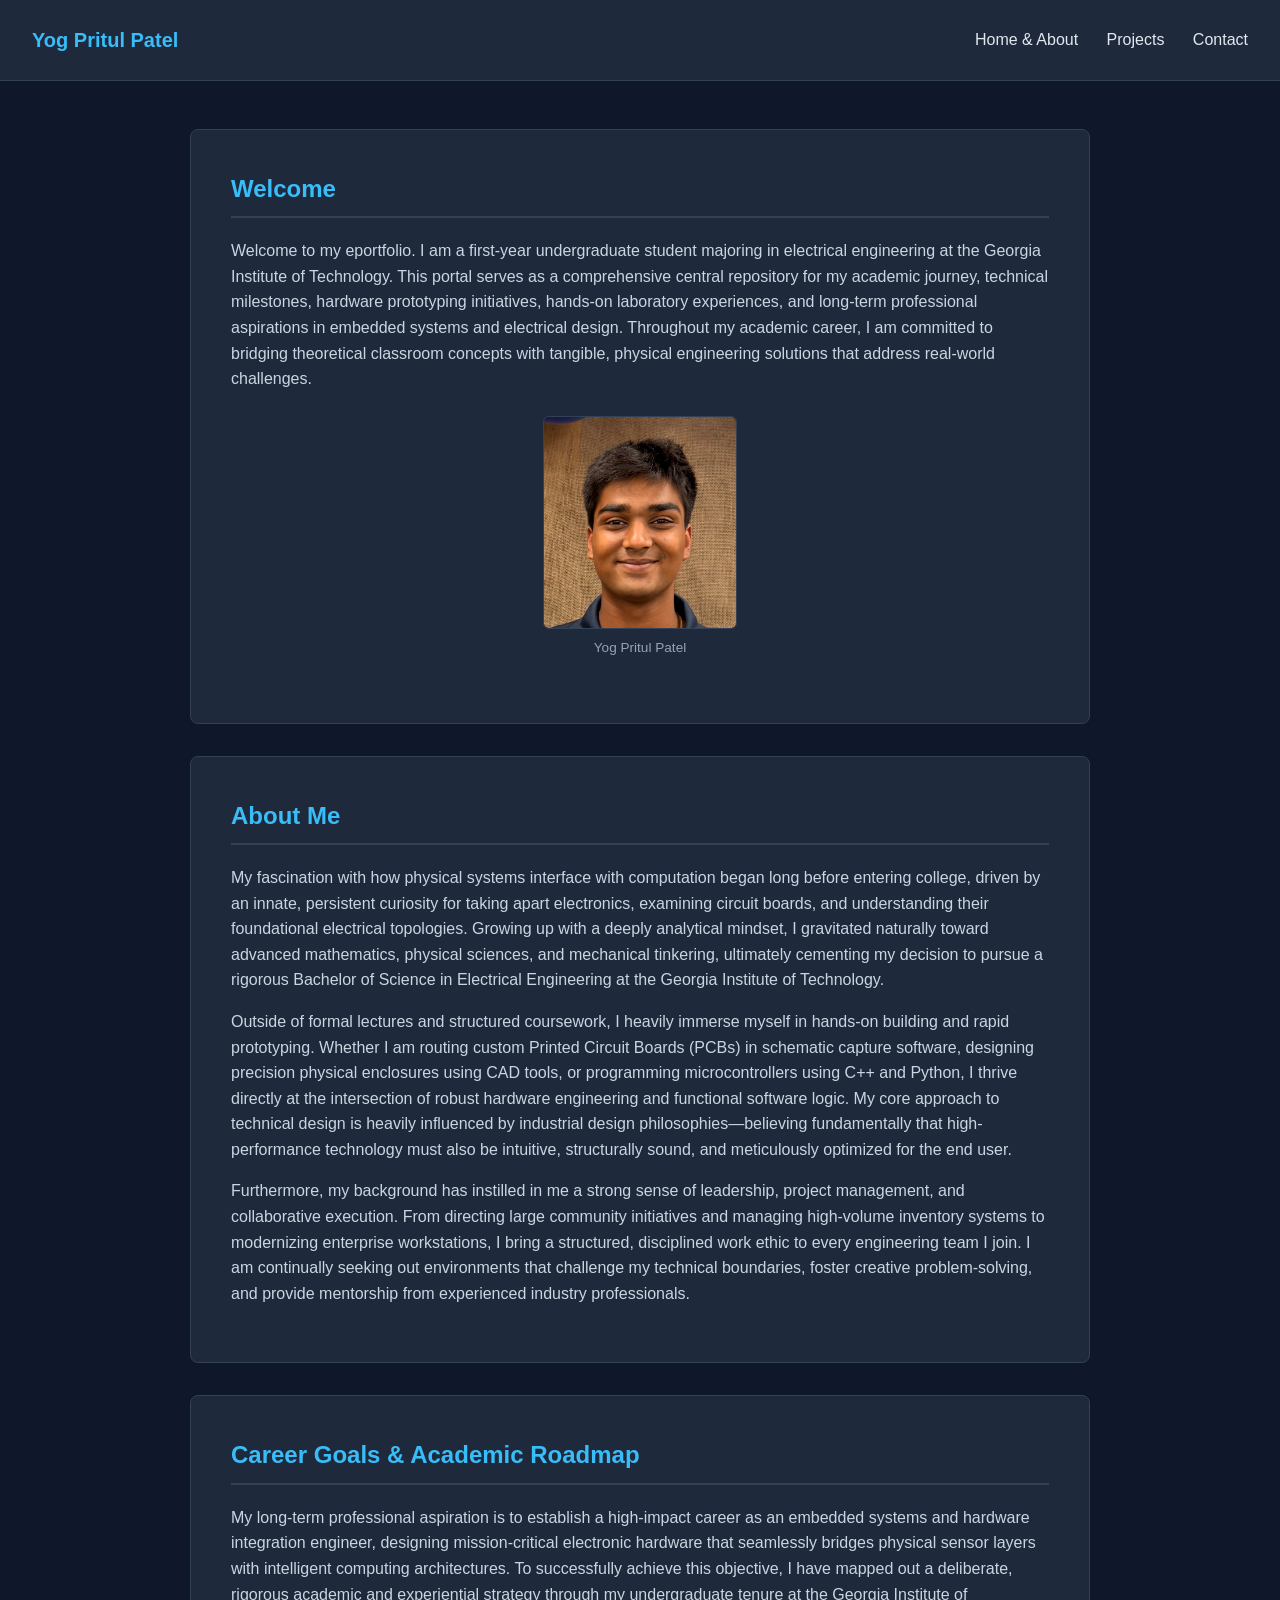
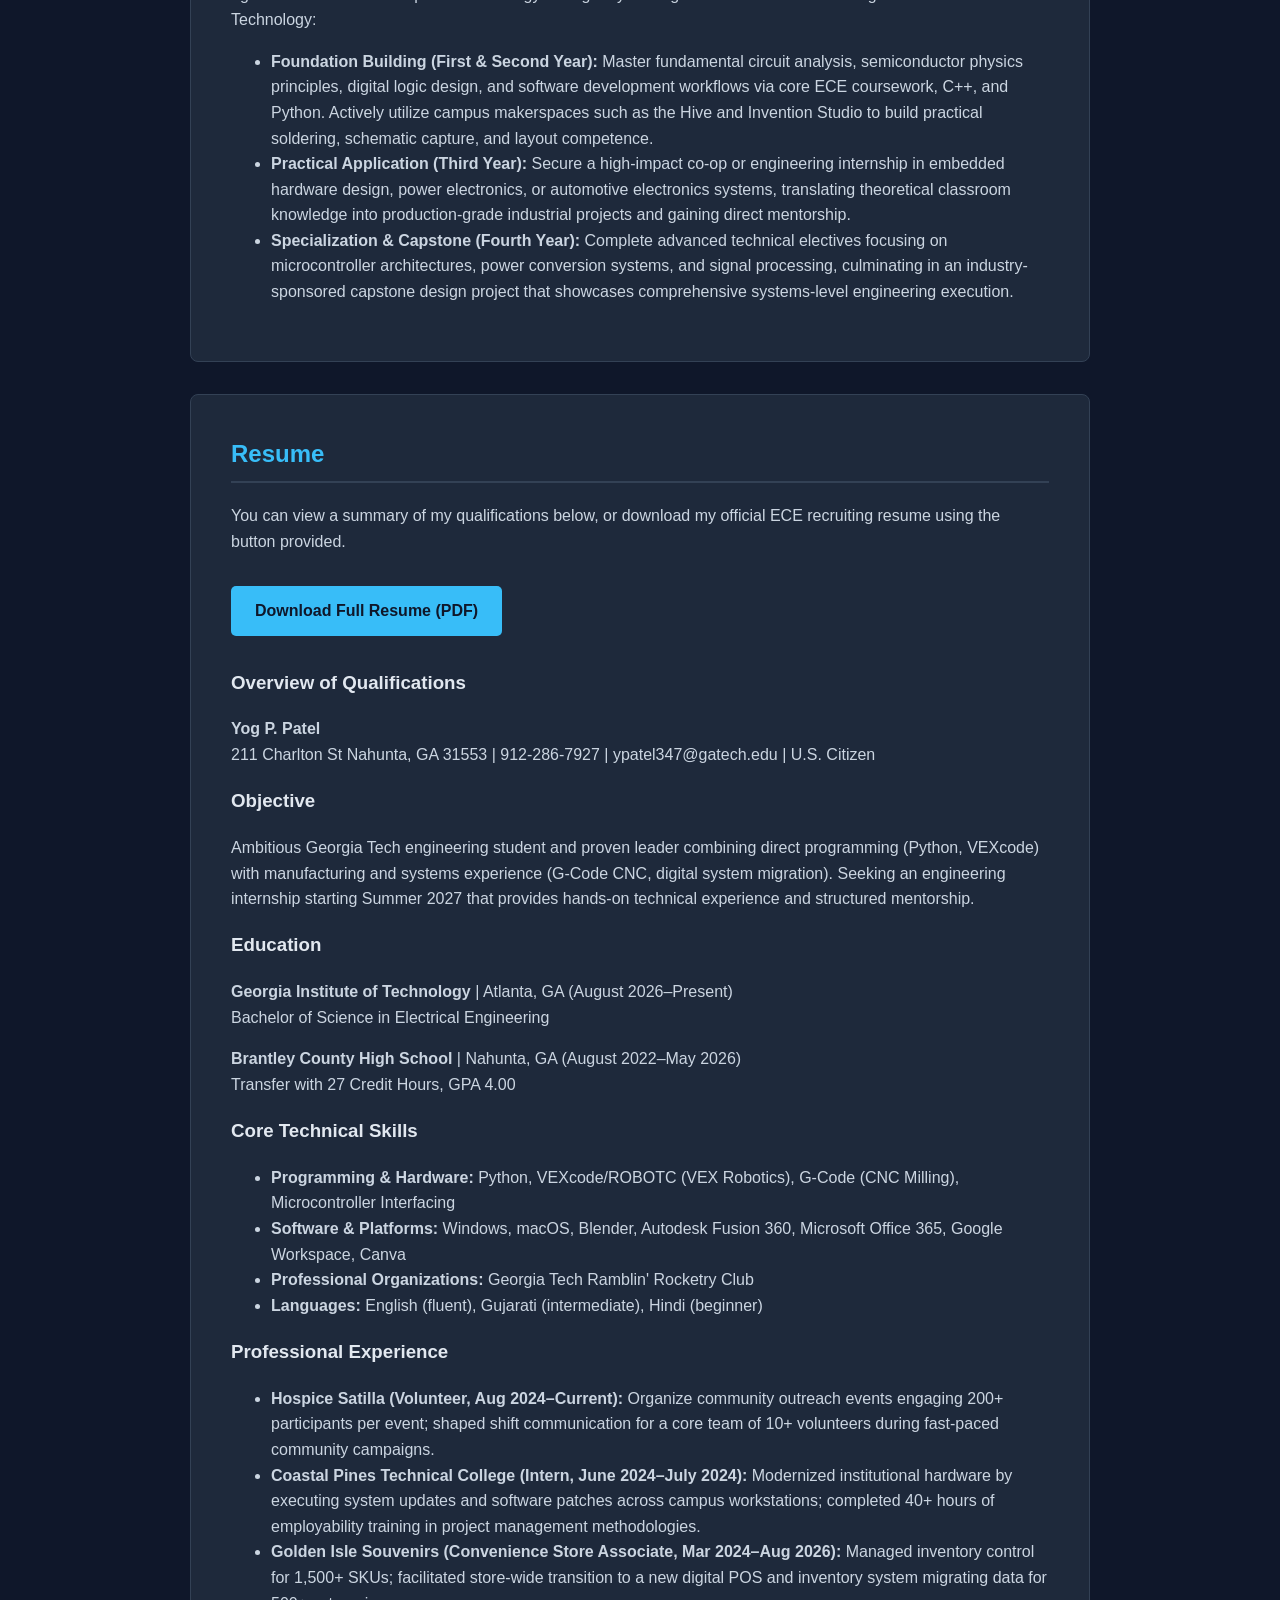
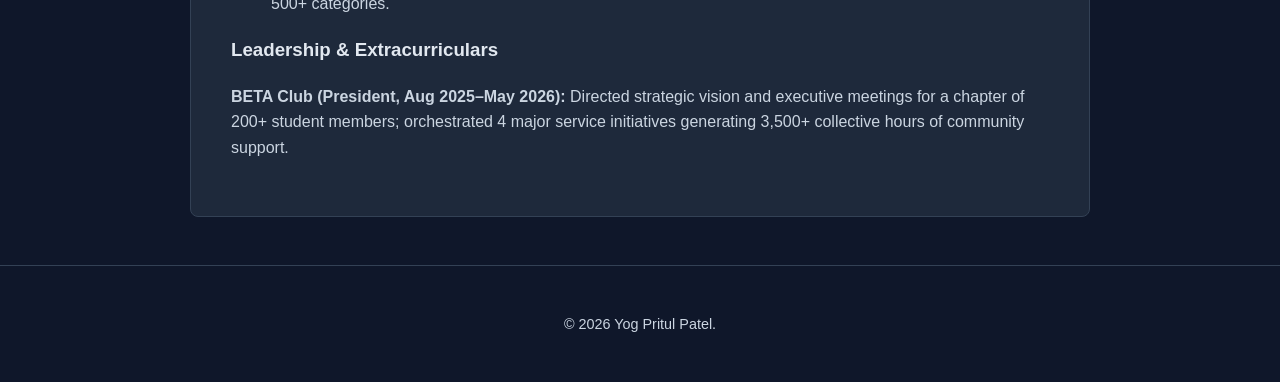
==== index.html @ 699dc7f1 "Update resume download link in index.html" ====
<!DOCTYPE html>
<html lang="en">
<head>
    <meta charset="UTF-8">
    <meta name="viewport" content="width=device-width, initial-scale=1.0">
    <title>Yog Pritul Patel | ECE Portfolio</title>
    <link rel="stylesheet" href="style.css">
</head>
<body>
    <header>
        <h1>Yog Pritul Patel</h1>
        <nav>
            <a href="index.html">Home & About</a>
            <a href="projects.html">Projects</a>
            <a href="contact.html">Contact</a>
        </nav>
    </header>

    <main>
        <!-- Welcome / Summary Section -->
        <section>
            <h2>Welcome</h2>
            <p>Welcome to my eportfolio. I am a first-year undergraduate student majoring in electrical engineering at the Georgia Institute of Technology. This portal serves as a comprehensive central repository for my academic journey, technical milestones, hardware prototyping initiatives, hands-on laboratory experiences, and long-term professional aspirations in embedded systems and electrical design. Throughout my academic career, I am committed to bridging theoretical classroom concepts with tangible, physical engineering solutions that address real-world challenges.</p>
            
            <div class="img-container">
                <img src="images/IMG_1735.jpg" alt="Yog Pritul Patel professional portrait">
                <div class="img-caption">Yog Pritul Patel</div>
            </div>
        </section>

        <!-- Biography / About Me Section -->
        <section>
            <h2>About Me</h2>
            <p>My fascination with how physical systems interface with computation began long before entering college, driven by an innate, persistent curiosity for taking apart electronics, examining circuit boards, and understanding their foundational electrical topologies. Growing up with a deeply analytical mindset, I gravitated naturally toward advanced mathematics, physical sciences, and mechanical tinkering, ultimately cementing my decision to pursue a rigorous Bachelor of Science in Electrical Engineering at the Georgia Institute of Technology.</p>
            <p>Outside of formal lectures and structured coursework, I heavily immerse myself in hands-on building and rapid prototyping. Whether I am routing custom Printed Circuit Boards (PCBs) in schematic capture software, designing precision physical enclosures using CAD tools, or programming microcontrollers using C++ and Python, I thrive directly at the intersection of robust hardware engineering and functional software logic. My core approach to technical design is heavily influenced by industrial design philosophies—believing fundamentally that high-performance technology must also be intuitive, structurally sound, and meticulously optimized for the end user.</p>
            <p>Furthermore, my background has instilled in me a strong sense of leadership, project management, and collaborative execution. From directing large community initiatives and managing high-volume inventory systems to modernizing enterprise workstations, I bring a structured, disciplined work ethic to every engineering team I join. I am continually seeking out environments that challenge my technical boundaries, foster creative problem-solving, and provide mentorship from experienced industry professionals.</p>
        </section>

        <!-- Career Goals Section -->
        <section>
            <h2>Career Goals & Academic Roadmap</h2>
            <p>My long-term professional aspiration is to establish a high-impact career as an embedded systems and hardware integration engineer, designing mission-critical electronic hardware that seamlessly bridges physical sensor layers with intelligent computing architectures. To successfully achieve this objective, I have mapped out a deliberate, rigorous academic and experiential strategy through my undergraduate tenure at the Georgia Institute of Technology:</p>
            <ul>
                <li><strong>Foundation Building (First & Second Year):</strong> Master fundamental circuit analysis, semiconductor physics principles, digital logic design, and software development workflows via core ECE coursework, C++, and Python. Actively utilize campus makerspaces such as the Hive and Invention Studio to build practical soldering, schematic capture, and layout competence.</li>
                <li><strong>Practical Application (Third Year):</strong> Secure a high-impact co-op or engineering internship in embedded hardware design, power electronics, or automotive electronics systems, translating theoretical classroom knowledge into production-grade industrial projects and gaining direct mentorship.</li>
                <li><strong>Specialization & Capstone (Fourth Year):</strong> Complete advanced technical electives focusing on microcontroller architectures, power conversion systems, and signal processing, culminating in an industry-sponsored capstone design project that showcases comprehensive systems-level engineering execution.</li>
            </ul>
        </section>

        <!-- Resume Section -->
        <section>
            <h2>Resume</h2>
            <p>You can view a summary of my qualifications below, or download my official ECE recruiting resume using the button provided.</p>
<a href="ECE_1100_Resume.pdf" class="btn" target="_blank">Download Full Resume (PDF)</a>            <h3 style="margin-top: 2rem;">Overview of Qualifications</h3>
            <p><strong>Yog P. Patel</strong><br>
            211 Charlton St Nahunta, GA 31553 | 912-286-7927 | ypatel347@gatech.edu | U.S. Citizen</p>
            
            <h3>Objective</h3>
            <p>Ambitious Georgia Tech engineering student and proven leader combining direct programming (Python, VEXcode) with manufacturing and systems experience (G-Code CNC, digital system migration). Seeking an engineering internship starting Summer 2027 that provides hands-on technical experience and structured mentorship.</p>

            <h3>Education</h3>
            <p><strong>Georgia Institute of Technology</strong> | Atlanta, GA (August 2026–Present)<br>
            Bachelor of Science in Electrical Engineering</p>
            <p><strong>Brantley County High School</strong> | Nahunta, GA (August 2022–May 2026)<br>
            Transfer with 27 Credit Hours, GPA 4.00</p>

            <h3>Core Technical Skills</h3>
            <ul>
                <li><strong>Programming & Hardware:</strong> Python, VEXcode/ROBOTC (VEX Robotics), G-Code (CNC Milling), Microcontroller Interfacing</li>
                <li><strong>Software & Platforms:</strong> Windows, macOS, Blender, Autodesk Fusion 360, Microsoft Office 365, Google Workspace, Canva</li>
                <li><strong>Professional Organizations:</strong> Georgia Tech Ramblin' Rocketry Club</li>
                <li><strong>Languages:</strong> English (fluent), Gujarati (intermediate), Hindi (beginner)</li>
            </ul>

            <h3>Professional Experience</h3>
            <ul>
                <li><strong>Hospice Satilla (Volunteer, Aug 2024–Current):</strong> Organize community outreach events engaging 200+ participants per event; shaped shift communication for a core team of 10+ volunteers during fast-paced community campaigns.</li>
                <li><strong>Coastal Pines Technical College (Intern, June 2024–July 2024):</strong> Modernized institutional hardware by executing system updates and software patches across campus workstations; completed 40+ hours of employability training in project management methodologies.</li>
                <li><strong>Golden Isle Souvenirs (Convenience Store Associate, Mar 2024–Aug 2026):</strong> Managed inventory control for 1,500+ SKUs; facilitated store-wide transition to a new digital POS and inventory system migrating data for 500+ categories.</li>
            </ul>

            <h3>Leadership & Extracurriculars</h3>
            <p><strong>BETA Club (President, Aug 2025–May 2026):</strong> Directed strategic vision and executive meetings for a chapter of 200+ student members; orchestrated 4 major service initiatives generating 3,500+ collective hours of community support.</p>
        </section>
    </main>

    <footer>
        <p>&copy; 2026 Yog Pritul Patel.</p>
    </footer>
</body>
</html>
---- style.css ----
:root {
    --bg-color: #0f172a;
    --card-bg: #1e293b;
    --text-color: #e2e8f0;
    --accent-color: #38bdf8;
    --accent-hover: #0ea5e9;
    --border-color: #334155;
}

body {
    font-family: -apple-system, BlinkMacSystemFont, "Segoe UI", Roboto, Helvetica, Arial, sans-serif;
    background-color: var(--bg-color);
    color: var(--text-color);
    line-height: 1.6;
    margin: 0;
    padding: 0;
}

header {
    background-color: var(--card-bg);
    border-bottom: 1px solid var(--border-color);
    padding: 1.5rem 2rem;
    display: flex;
    justify-content: space-between;
    align-items: center;
    position: sticky;
    top: 0;
    z-index: 100;
}

header h1 {
    font-size: 1.25rem;
    margin: 0;
    color: var(--accent-color);
}

nav a {
    color: var(--text-color);
    text-decoration: none;
    margin-left: 1.5rem;
    font-weight: 500;
    transition: color 0.2s;
}

nav a:hover {
    color: var(--accent-color);
}

main {
    max-width: 900px;
    margin: 3rem auto;
    padding: 0 1.5rem;
}

section {
    background-color: var(--card-bg);
    border: 1px solid var(--border-color);
    border-radius: 8px;
    padding: 2.5rem;
    margin-bottom: 2rem;
}

h2 {
    color: var(--accent-color);
    margin-top: 0;
    border-bottom: 2px solid var(--border-color);
    padding-bottom: 0.5rem;
}

p, li {
    color: #cbd5e1;
}

.img-container {
    text-align: center;
    margin: 1.5rem 0;
}

.img-container img {
    max-width: 192px; /* Caps width at roughly 2 inches */
    width: 100%;       
    height: auto;      
    border-radius: 6px;
    border: 1px solid var(--border-color);
    display: block;
    margin: 0 auto;    
}

.img-caption {
    font-size: 0.85rem;
    color: #94a3b8;
    margin-top: 0.5rem;
}

.btn {
    display: inline-block;
    background-color: var(--accent-color);
    color: #0f172a;
    padding: 0.75rem 1.5rem;
    border-radius: 5px;
    text-decoration: none;
    font-weight: bold;
    margin-top: 1rem;
    transition: background-color 0.2s;
}

.btn:hover {
    background-color: var(--accent-hover);
}

footer {
    text-align: center;
    padding: 2rem;
    color: #64748b;
    font-size: 0.9rem;
    border-top: 1px solid var(--border-color);
}
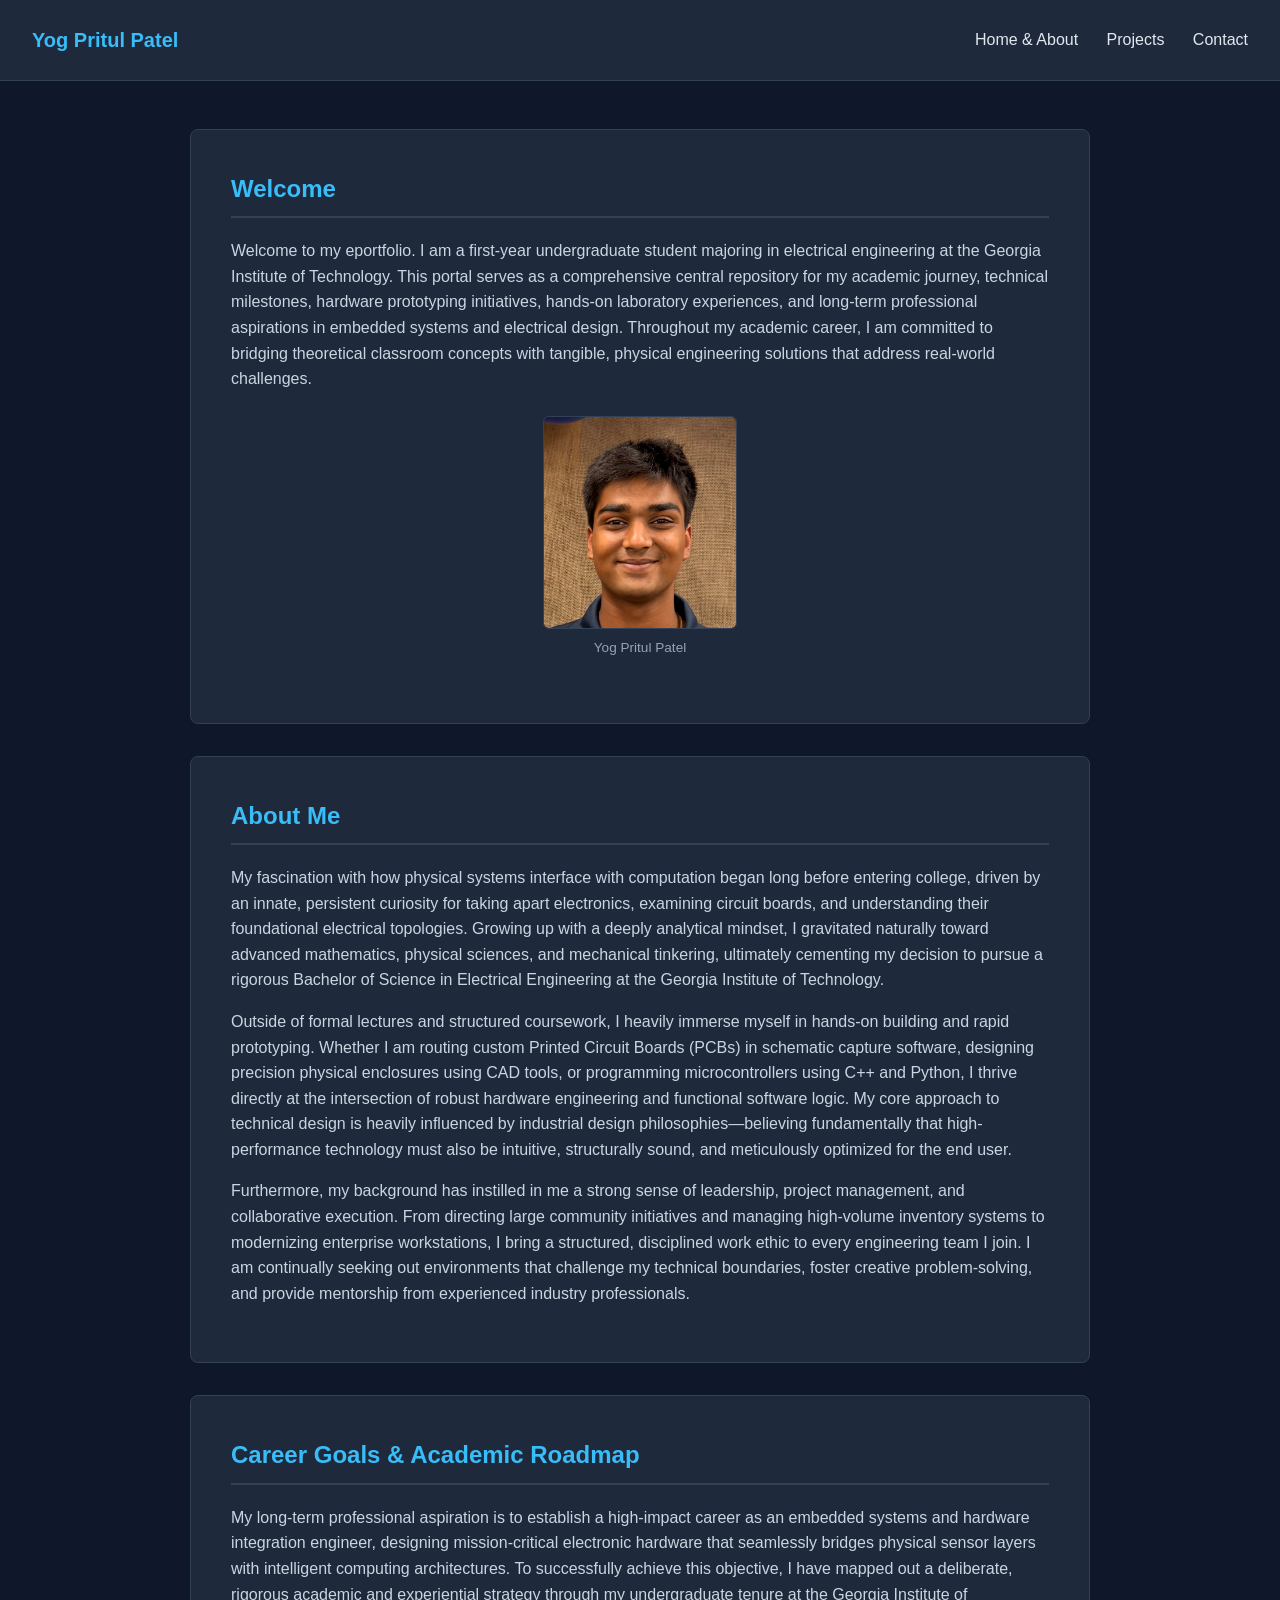
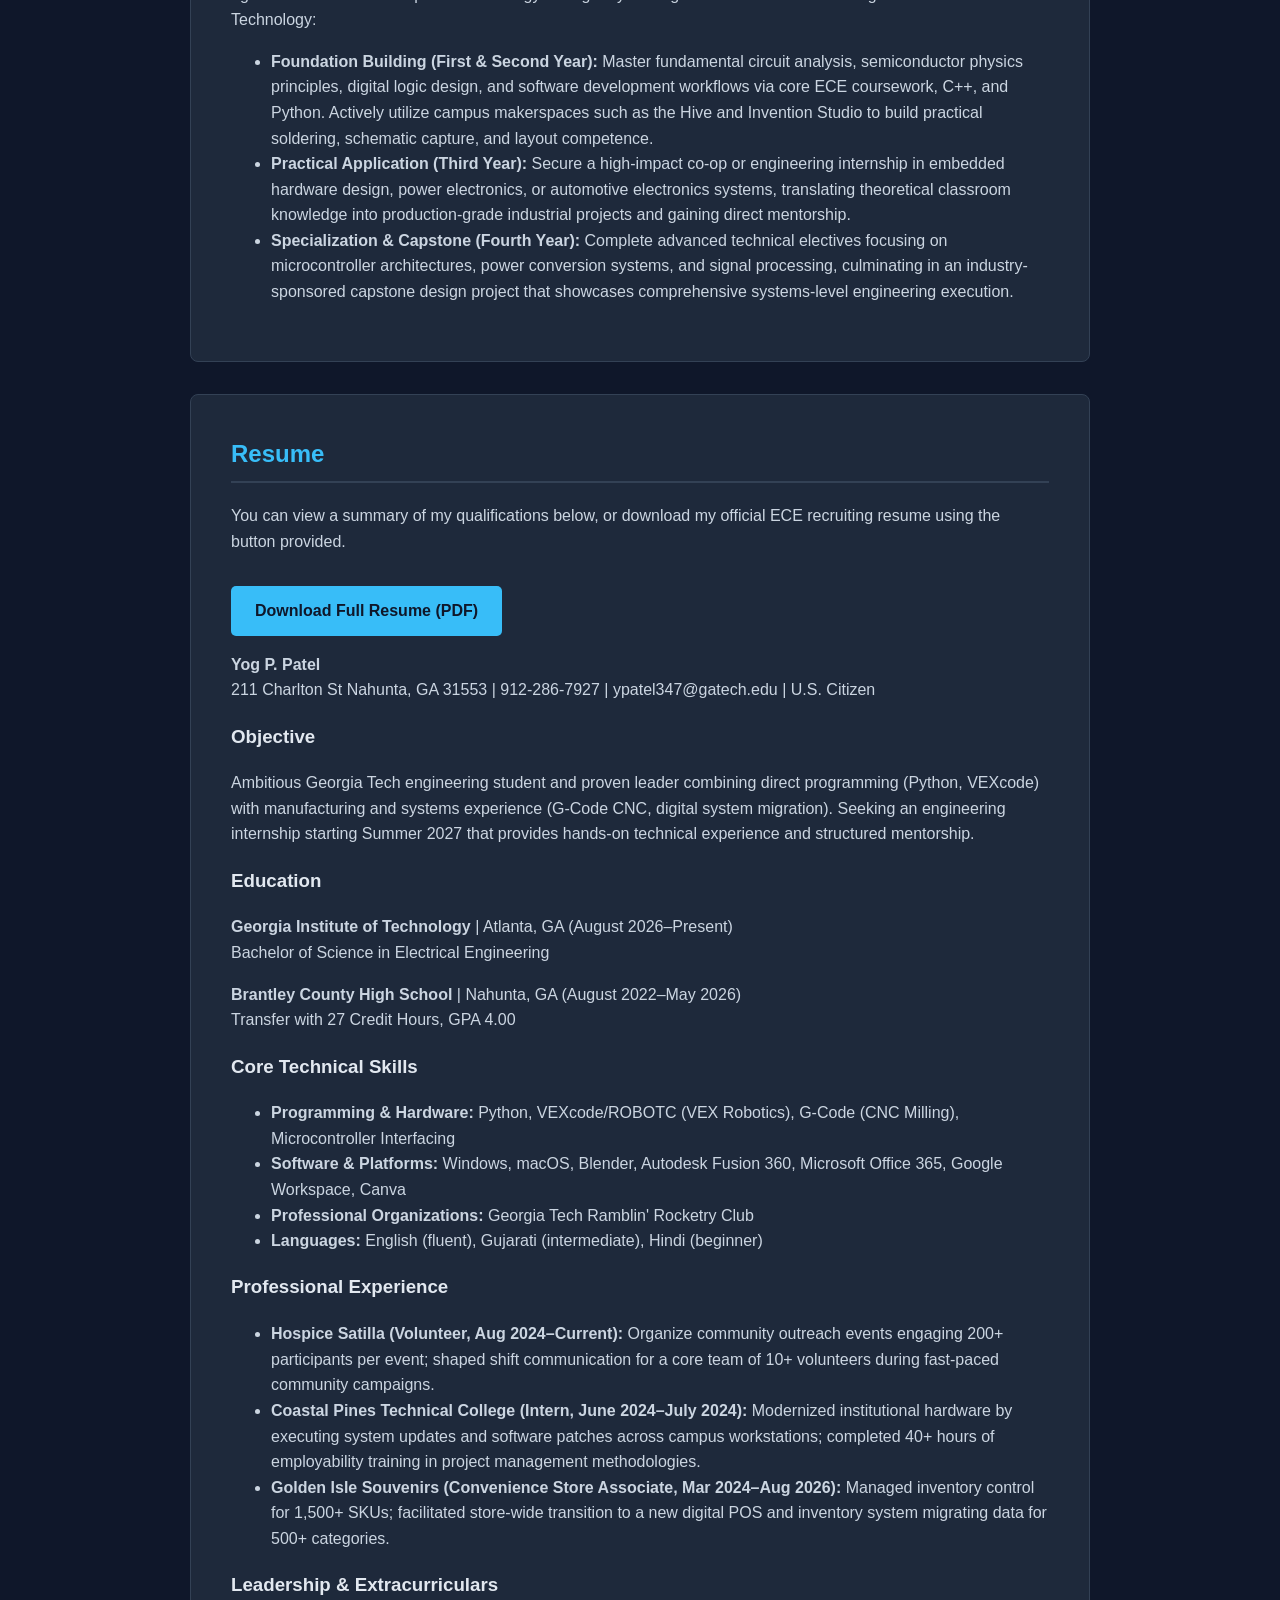
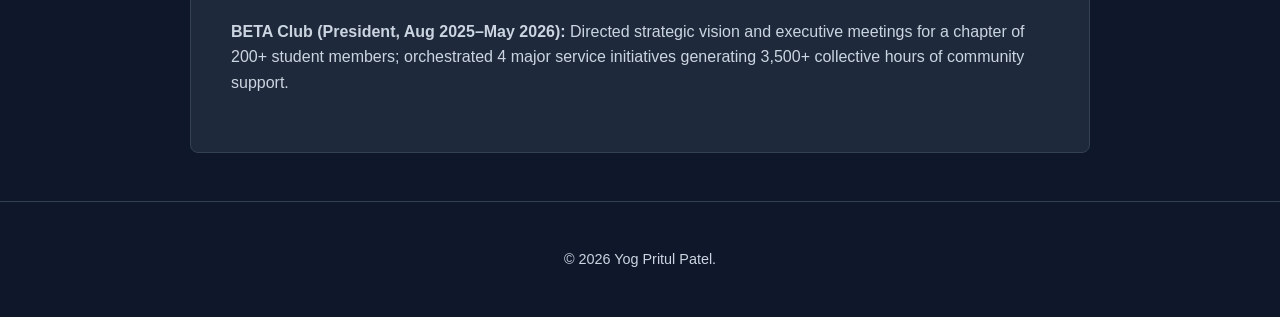
==== commit 44300d02: "Update resume download link in index.html" ====
--- a/index.html
+++ b/index.html
@@ -51,8 +51,7 @@
         <section>
             <h2>Resume</h2>
             <p>You can view a summary of my qualifications below, or download my official ECE recruiting resume using the button provided.</p>
-<a href="ECE_1100_Resume.pdf" class="btn" target="_blank">Download Full Resume (PDF)</a>            <h3 style="margin-top: 2rem;">Overview of Qualifications</h3>
-            <p><strong>Yog P. Patel</strong><br>
+<a href="https://raw.githubusercontent.com/yogpatel28/yogp-eportfolio/main/ECE_1100_Resume.pdf" class="btn" target="_blank">Download Full Resume (PDF)</a>            <p><strong>Yog P. Patel</strong><br>
             211 Charlton St Nahunta, GA 31553 | 912-286-7927 | ypatel347@gatech.edu | U.S. Citizen</p>
             
             <h3>Objective</h3>
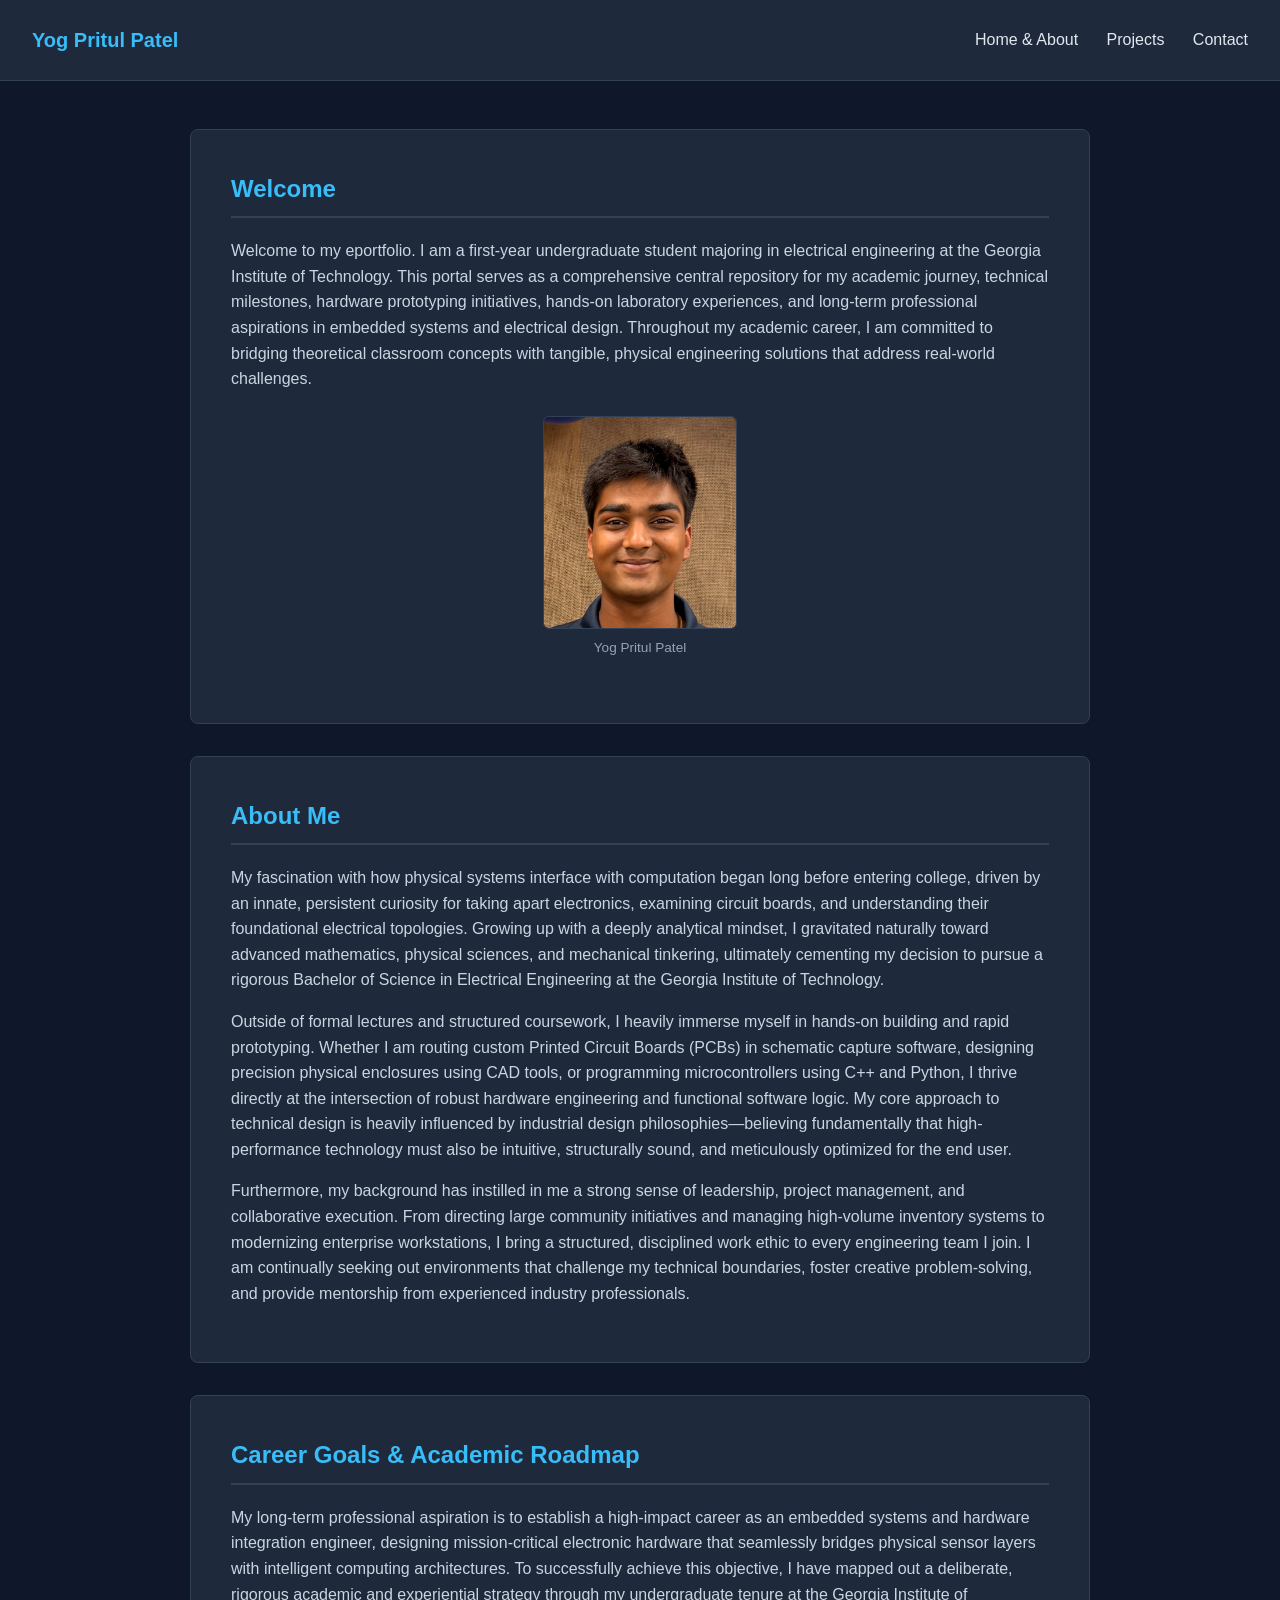
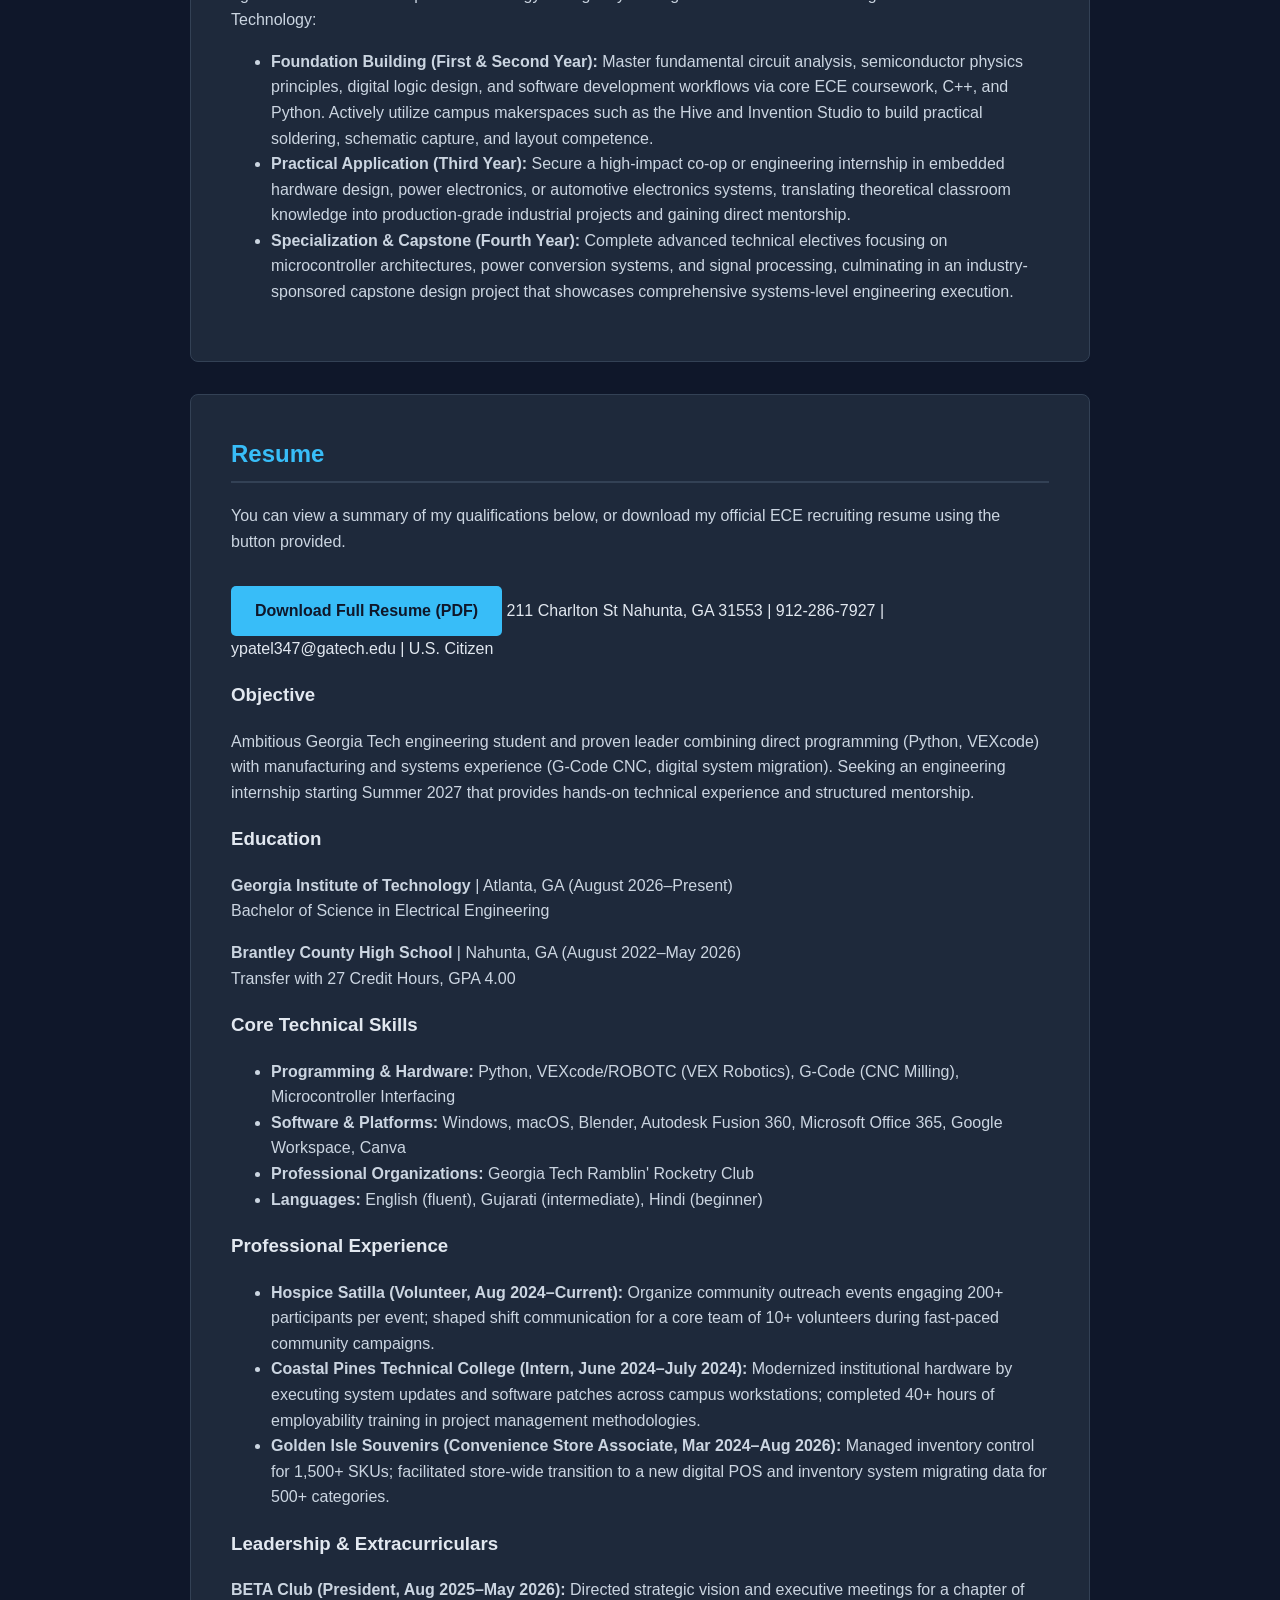
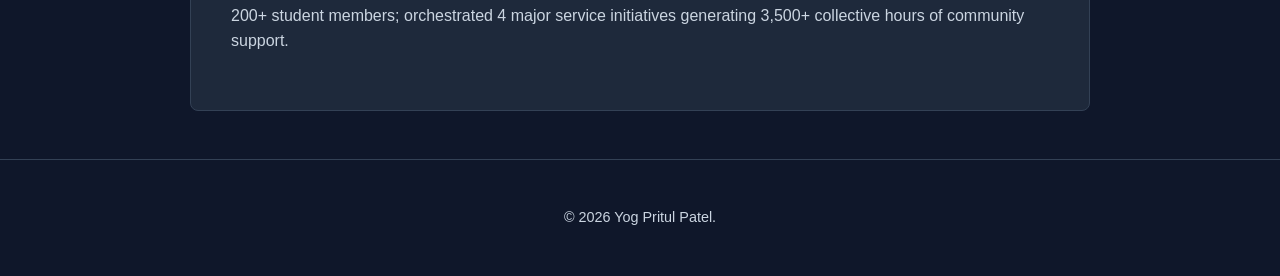
==== commit c1798b9d: "Update resume download link in index.html" ====
--- a/index.html
+++ b/index.html
@@ -51,7 +51,7 @@
         <section>
             <h2>Resume</h2>
             <p>You can view a summary of my qualifications below, or download my official ECE recruiting resume using the button provided.</p>
-<a href="https://raw.githubusercontent.com/yogpatel28/yogp-eportfolio/main/ECE_1100_Resume.pdf" class="btn" target="_blank">Download Full Resume (PDF)</a>            <p><strong>Yog P. Patel</strong><br>
+            <a href="resumedownload/resume.pdf" class="btn" target="_blank">Download Full Resume (PDF)</a>            
             211 Charlton St Nahunta, GA 31553 | 912-286-7927 | ypatel347@gatech.edu | U.S. Citizen</p>
             
             <h3>Objective</h3>
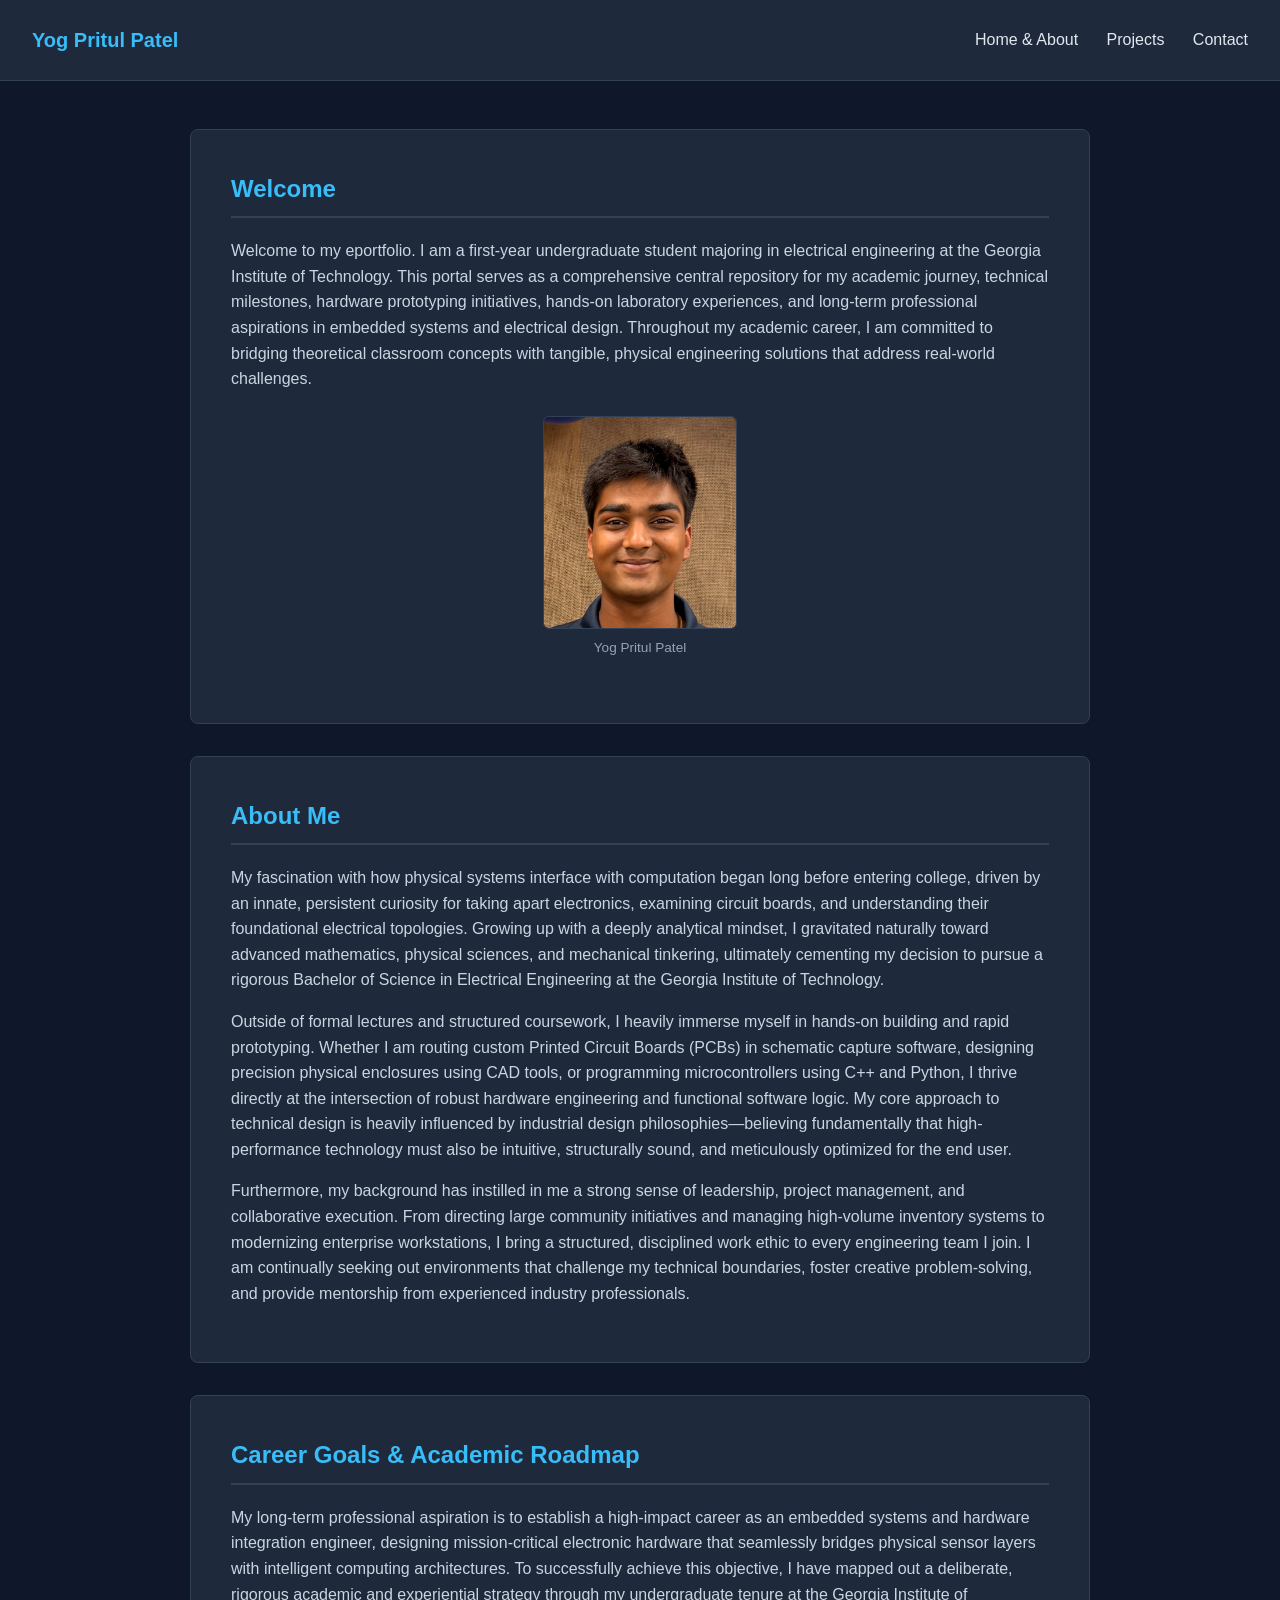
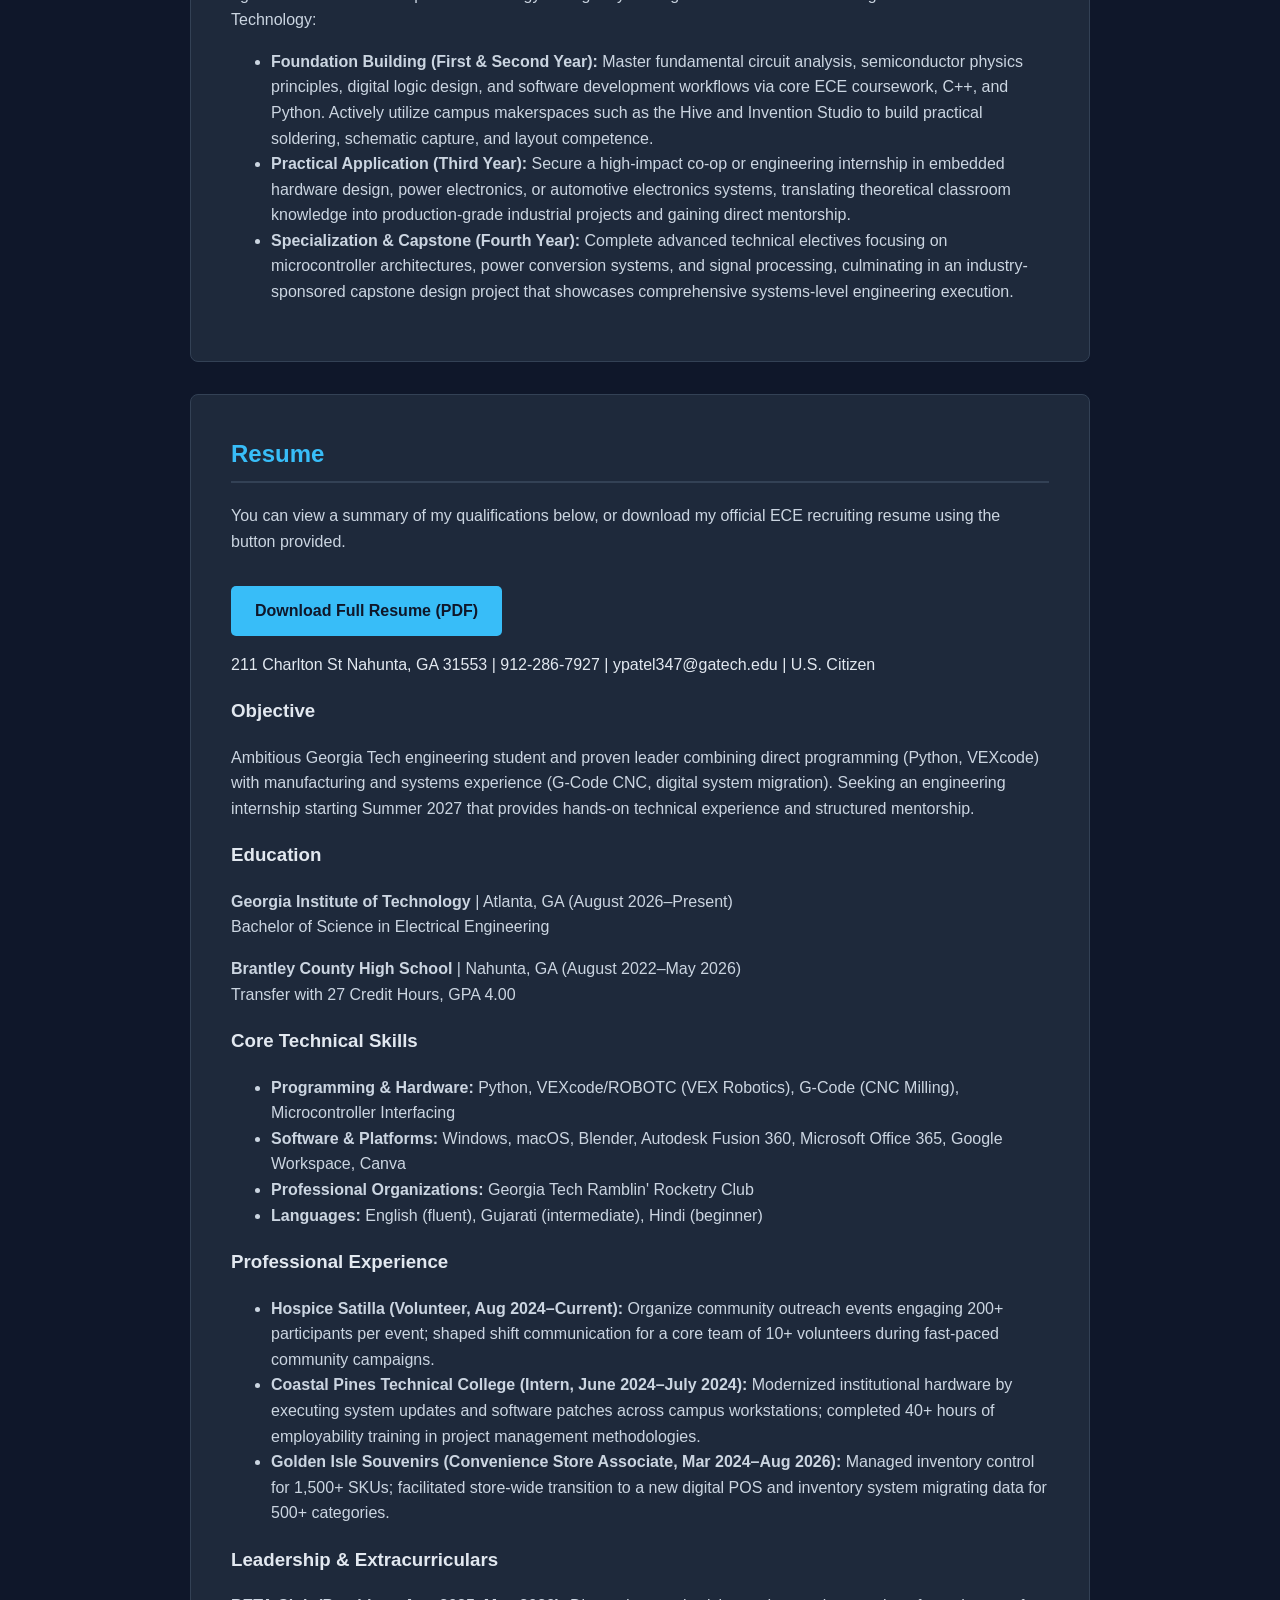
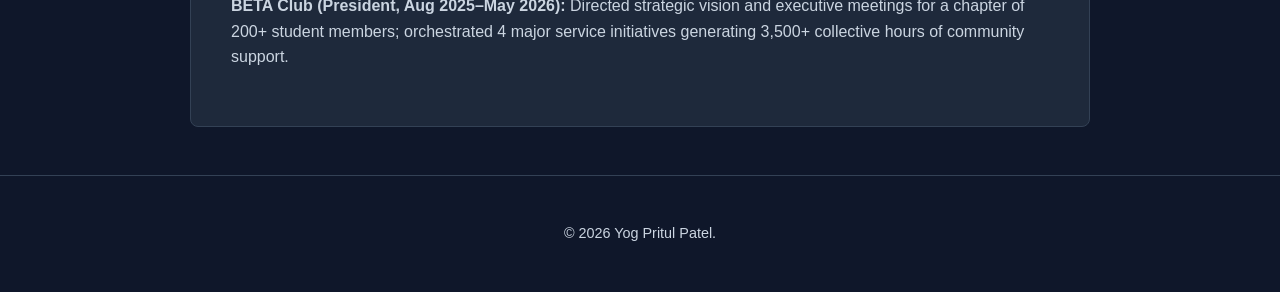
==== commit b27625c1: "Fix paragraph formatting in index.html" ====
--- a/index.html
+++ b/index.html
@@ -52,7 +52,7 @@
             <h2>Resume</h2>
             <p>You can view a summary of my qualifications below, or download my official ECE recruiting resume using the button provided.</p>
             <a href="resumedownload/resume.pdf" class="btn" target="_blank">Download Full Resume (PDF)</a>            
-            211 Charlton St Nahunta, GA 31553 | 912-286-7927 | ypatel347@gatech.edu | U.S. Citizen</p>
+            </p>211 Charlton St Nahunta, GA 31553 | 912-286-7927 | ypatel347@gatech.edu | U.S. Citizen</p>
             
             <h3>Objective</h3>
             <p>Ambitious Georgia Tech engineering student and proven leader combining direct programming (Python, VEXcode) with manufacturing and systems experience (G-Code CNC, digital system migration). Seeking an engineering internship starting Summer 2027 that provides hands-on technical experience and structured mentorship.</p>
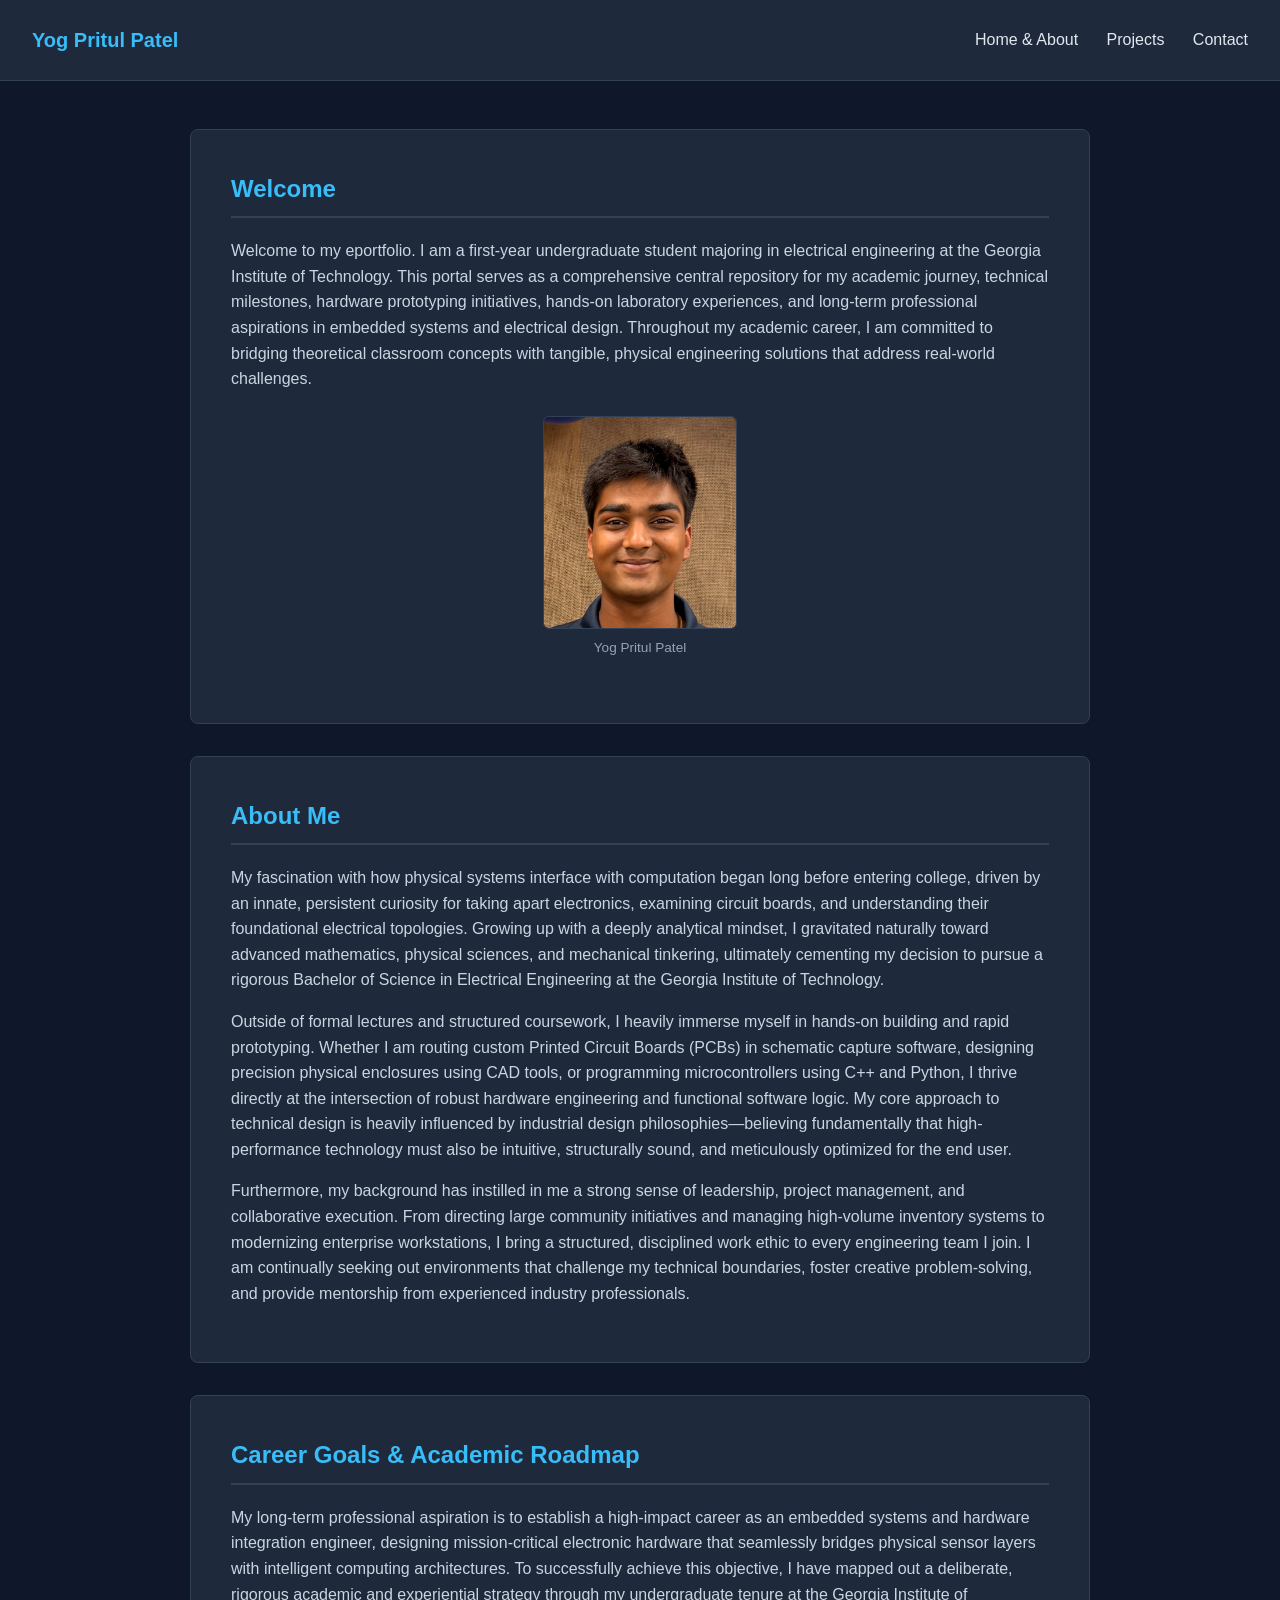
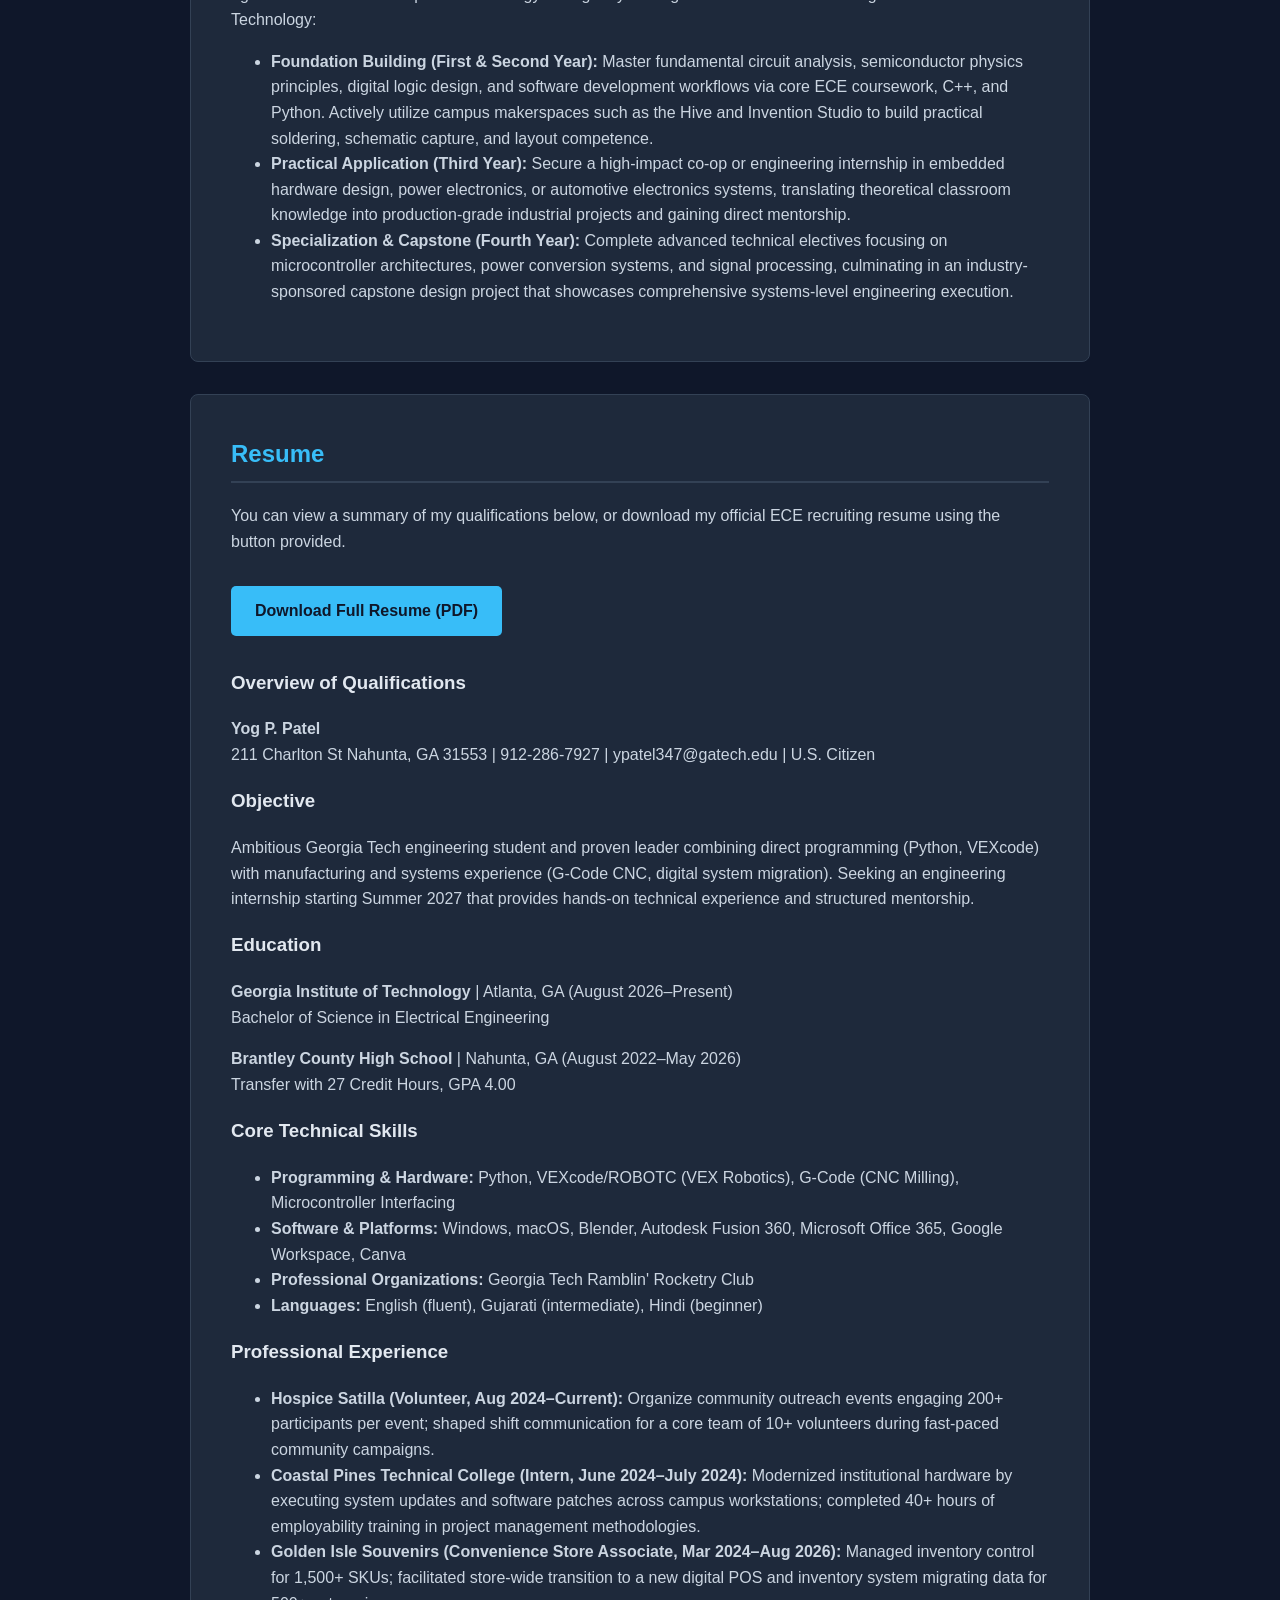
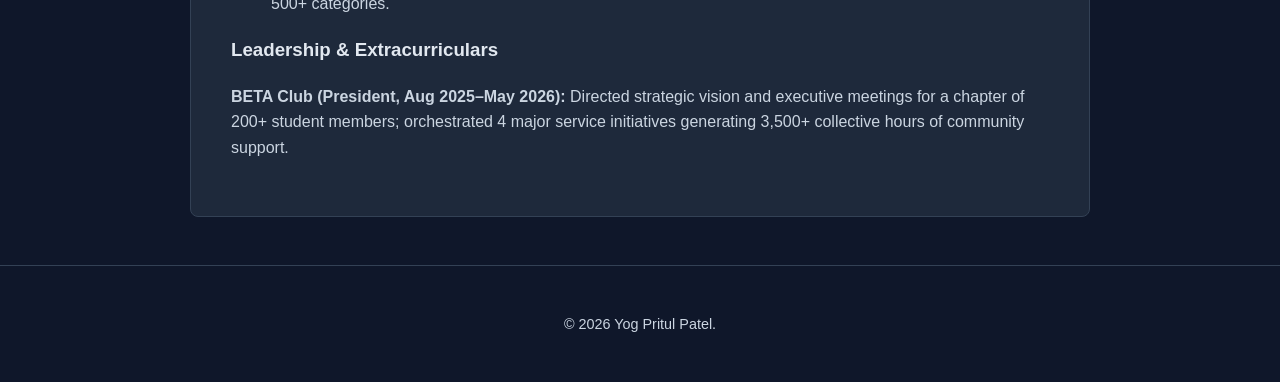
==== commit 819c7d28: "Update resume section with qualifications overview Added personal information and overview of qualif" ====
--- a/index.html
+++ b/index.html
@@ -51,8 +51,11 @@
         <section>
             <h2>Resume</h2>
             <p>You can view a summary of my qualifications below, or download my official ECE recruiting resume using the button provided.</p>
-            <a href="resumedownload/resume.pdf" class="btn" target="_blank">Download Full Resume (PDF)</a>            
-            </p>211 Charlton St Nahunta, GA 31553 | 912-286-7927 | ypatel347@gatech.edu | U.S. Citizen</p>
+           <a href="resumedownload/resume.pdf" class="btn" target="_blank">Download Full Resume (PDF)</a>
+
+            <h3 style="margin-top: 2rem;">Overview of Qualifications</h3>
+            <p><strong>Yog P. Patel</strong><br>
+            211 Charlton St Nahunta, GA 31553 | 912-286-7927 | ypatel347@gatech.edu | U.S. Citizen</p>
             
             <h3>Objective</h3>
             <p>Ambitious Georgia Tech engineering student and proven leader combining direct programming (Python, VEXcode) with manufacturing and systems experience (G-Code CNC, digital system migration). Seeking an engineering internship starting Summer 2027 that provides hands-on technical experience and structured mentorship.</p>
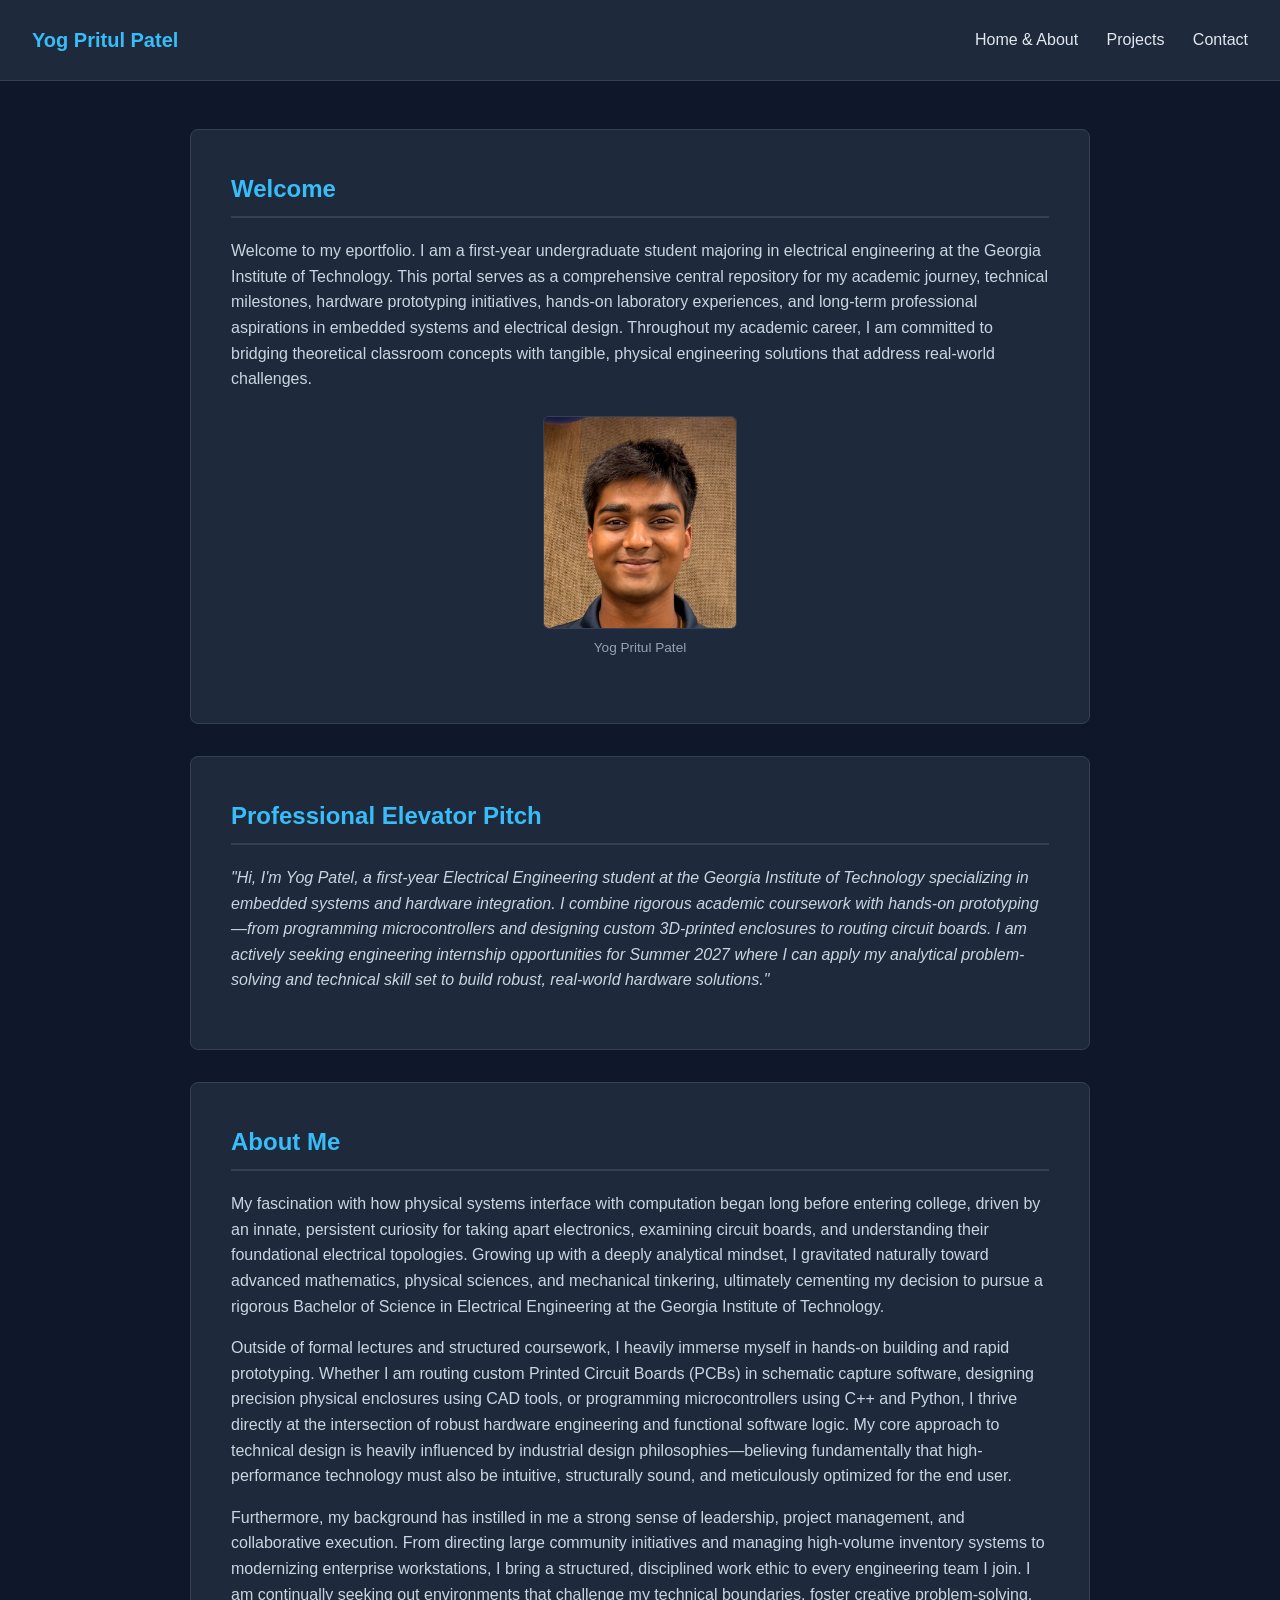
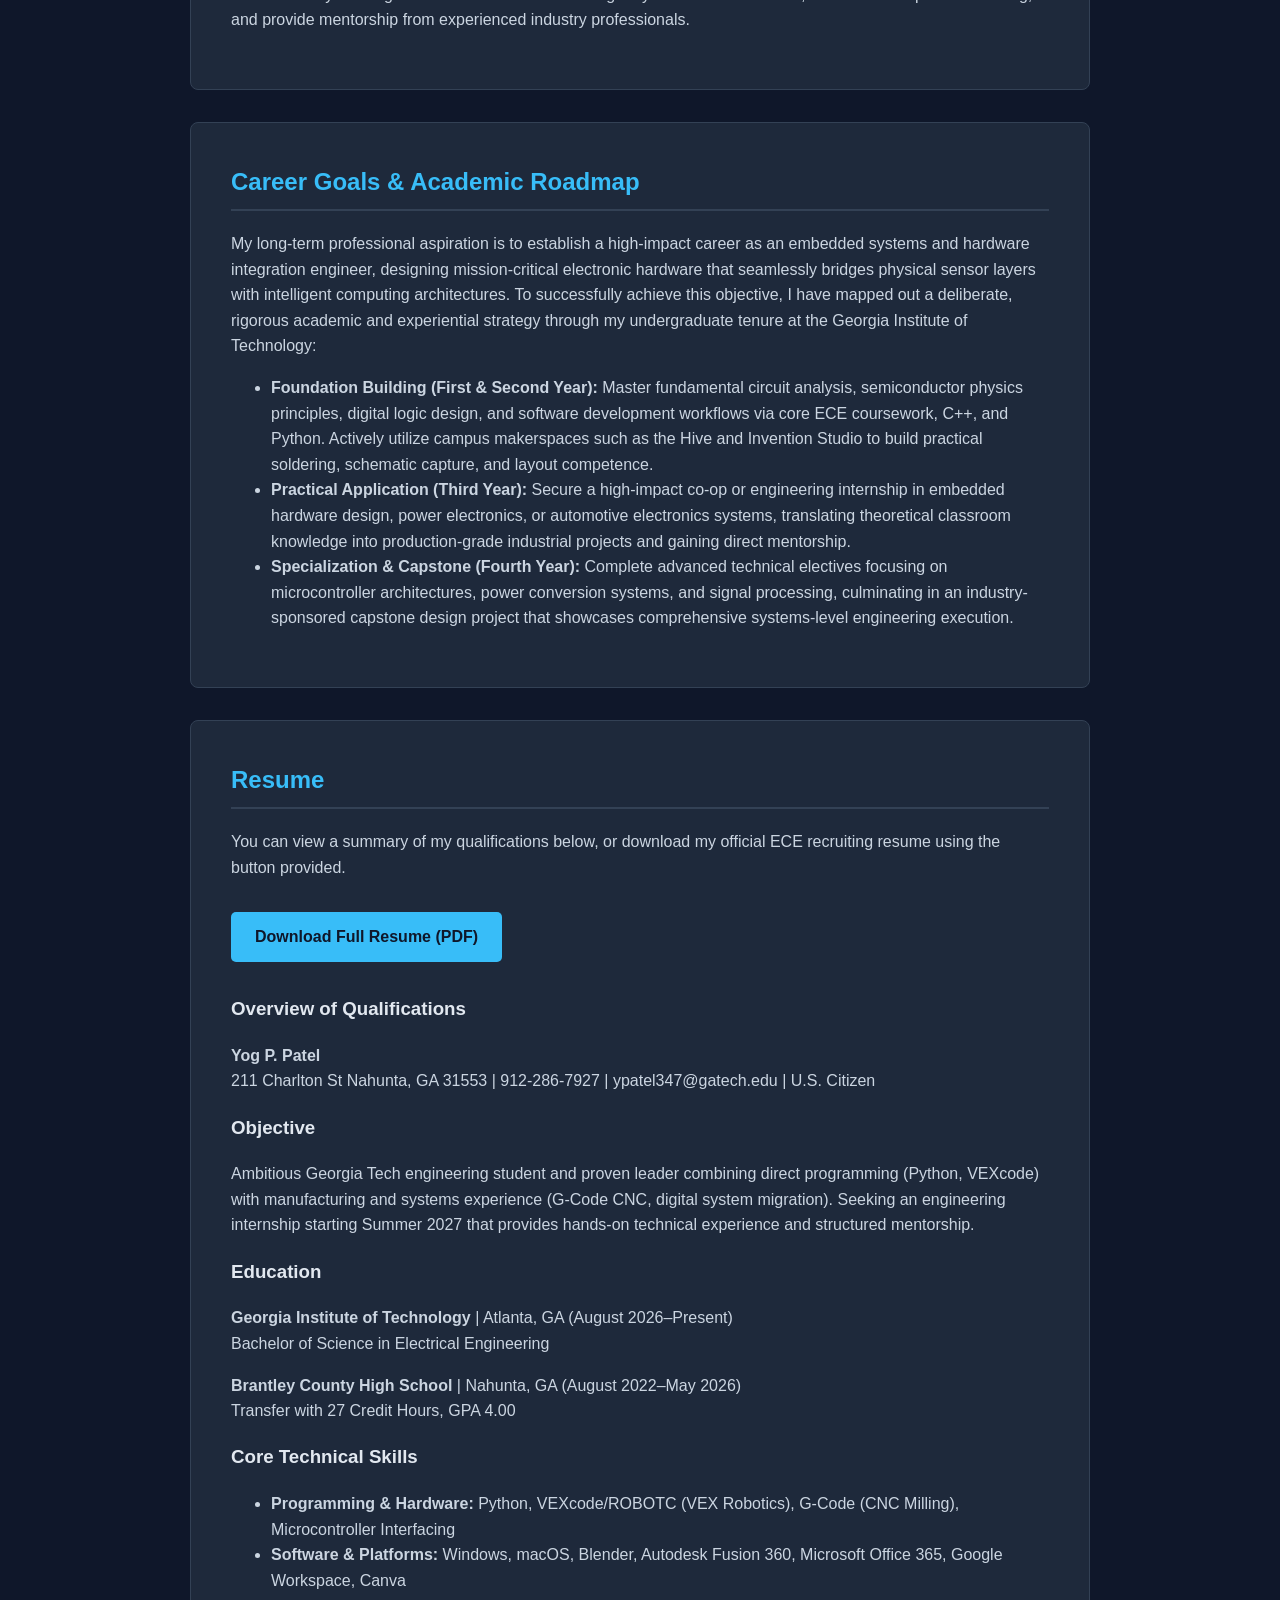
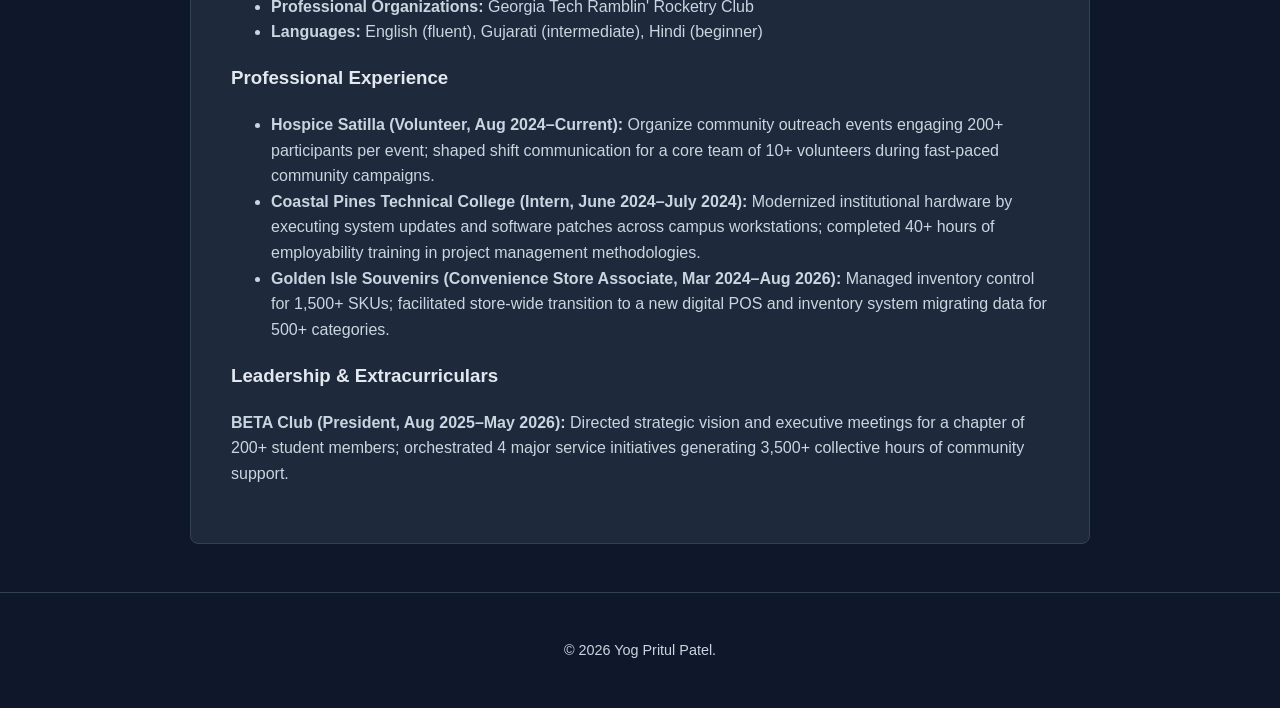
==== commit 79324011: "Add Professional Elevator Pitch section to index.html Added a Professional Elevator Pitch section wi" ====
--- a/index.html
+++ b/index.html
@@ -26,6 +26,12 @@
                 <img src="images/IMG_1735.jpg" alt="Yog Pritul Patel professional portrait">
                 <div class="img-caption">Yog Pritul Patel</div>
             </div>
+        </section>
+
+        <!-- Professional Elevator Pitch Section -->
+        <section>
+            <h2>Professional Elevator Pitch</h2>
+            <p><em>"Hi, I'm Yog Patel, a first-year Electrical Engineering student at the Georgia Institute of Technology specializing in embedded systems and hardware integration. I combine rigorous academic coursework with hands-on prototyping—from programming microcontrollers and designing custom 3D-printed enclosures to routing circuit boards. I am actively seeking engineering internship opportunities for Summer 2027 where I can apply my analytical problem-solving and technical skill set to build robust, real-world hardware solutions."</em></p>
         </section>
 
         <!-- Biography / About Me Section -->
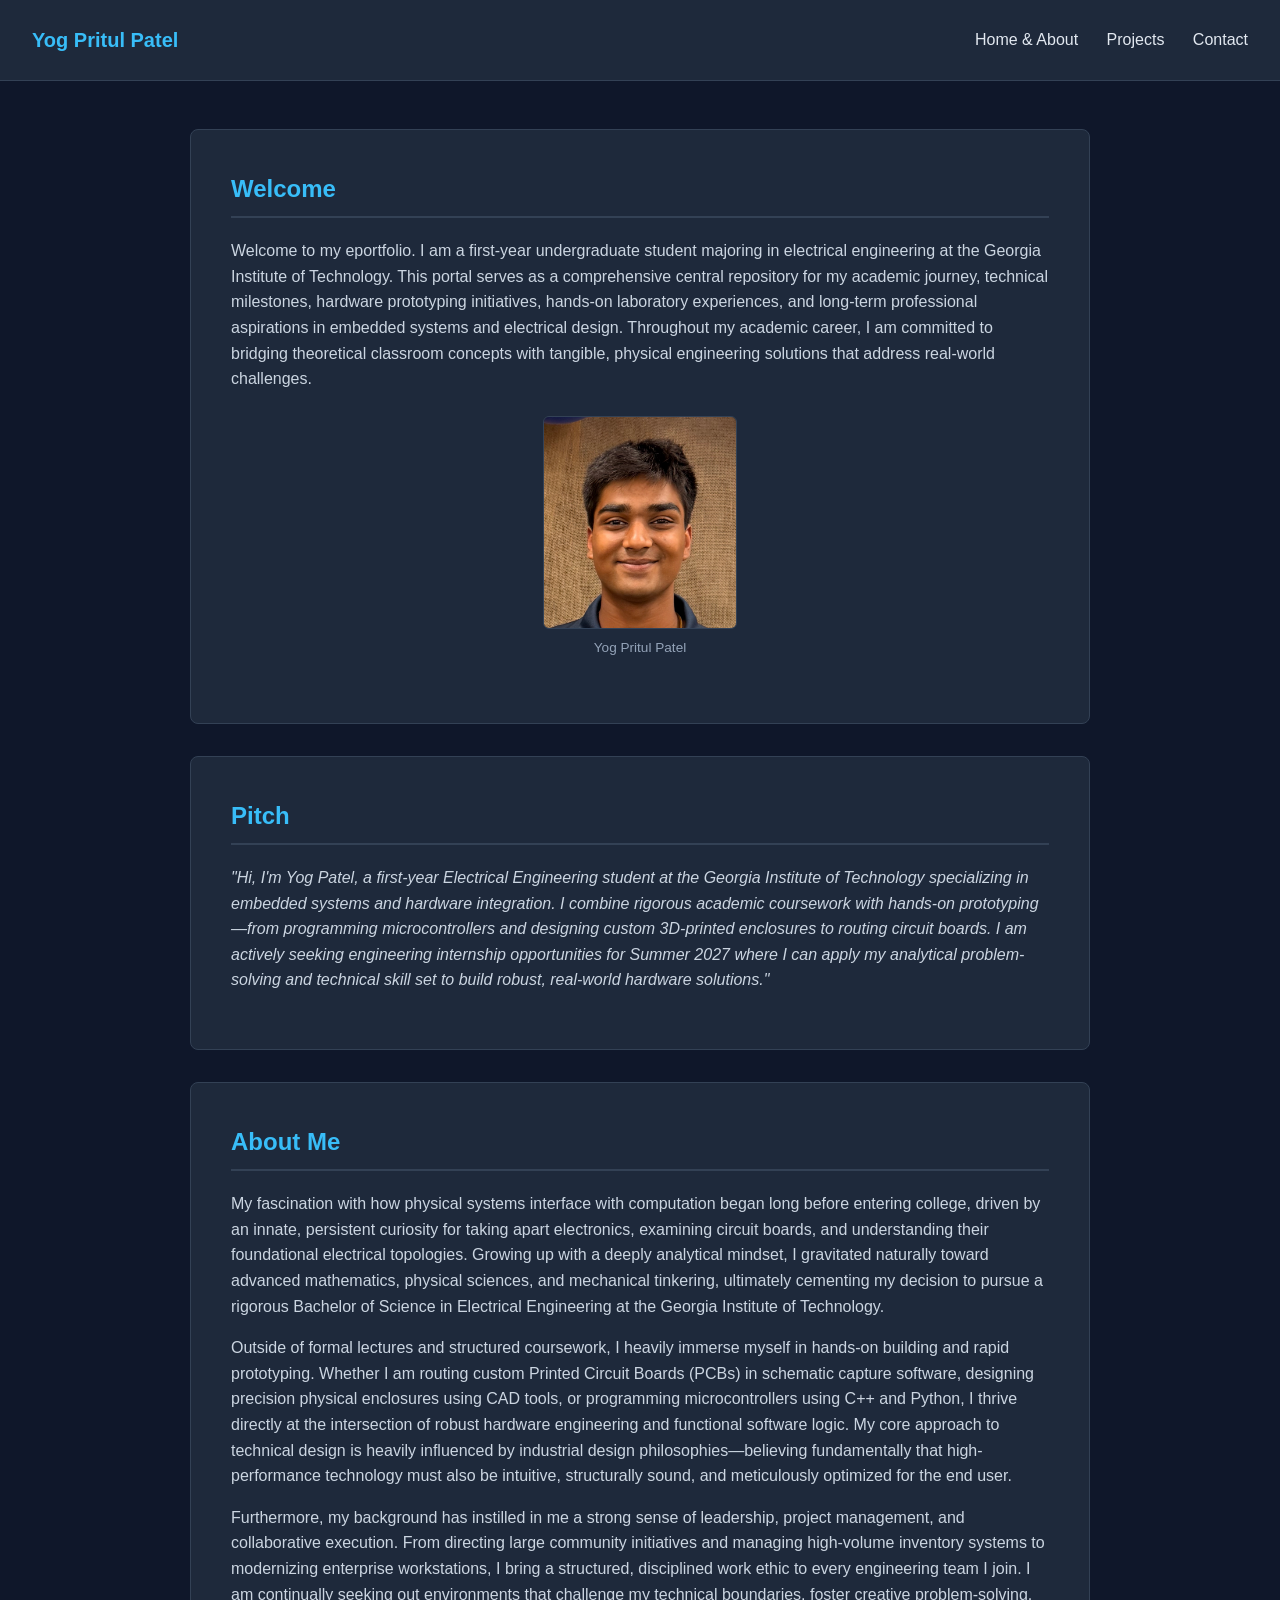
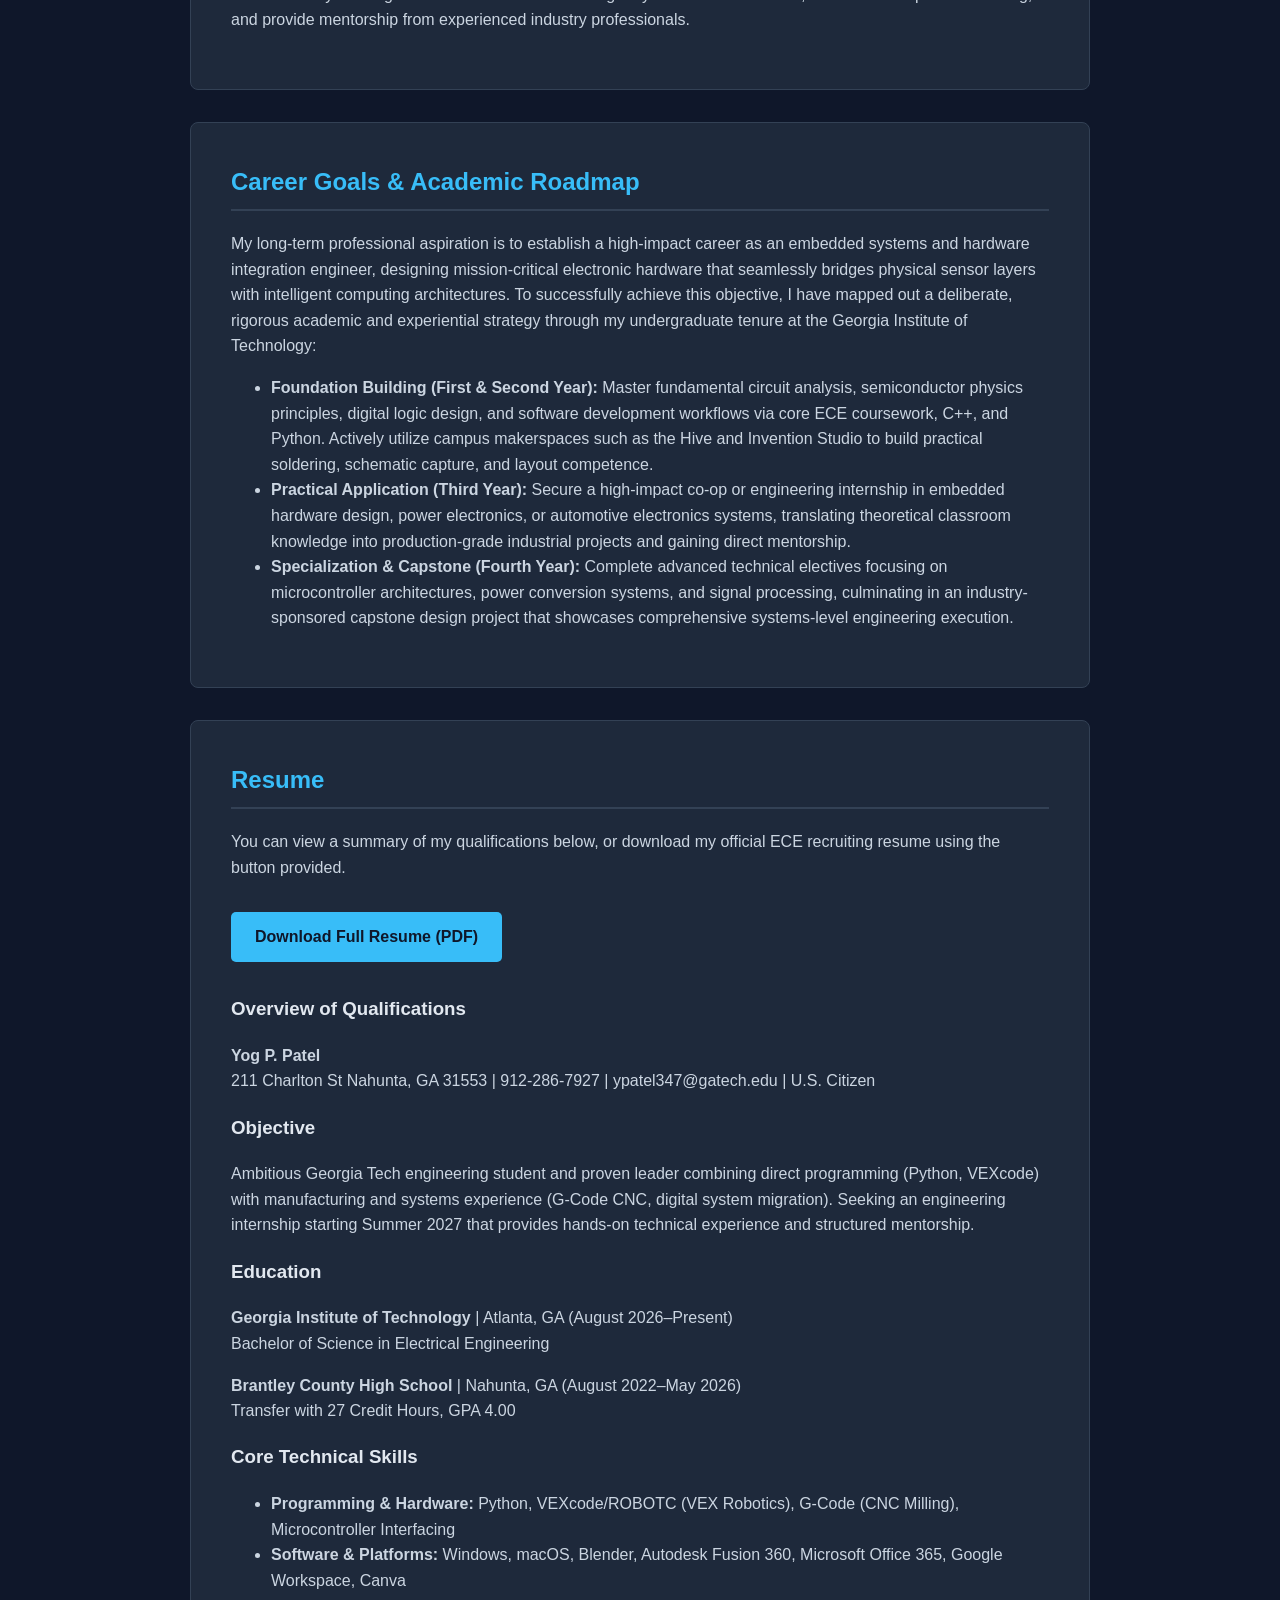
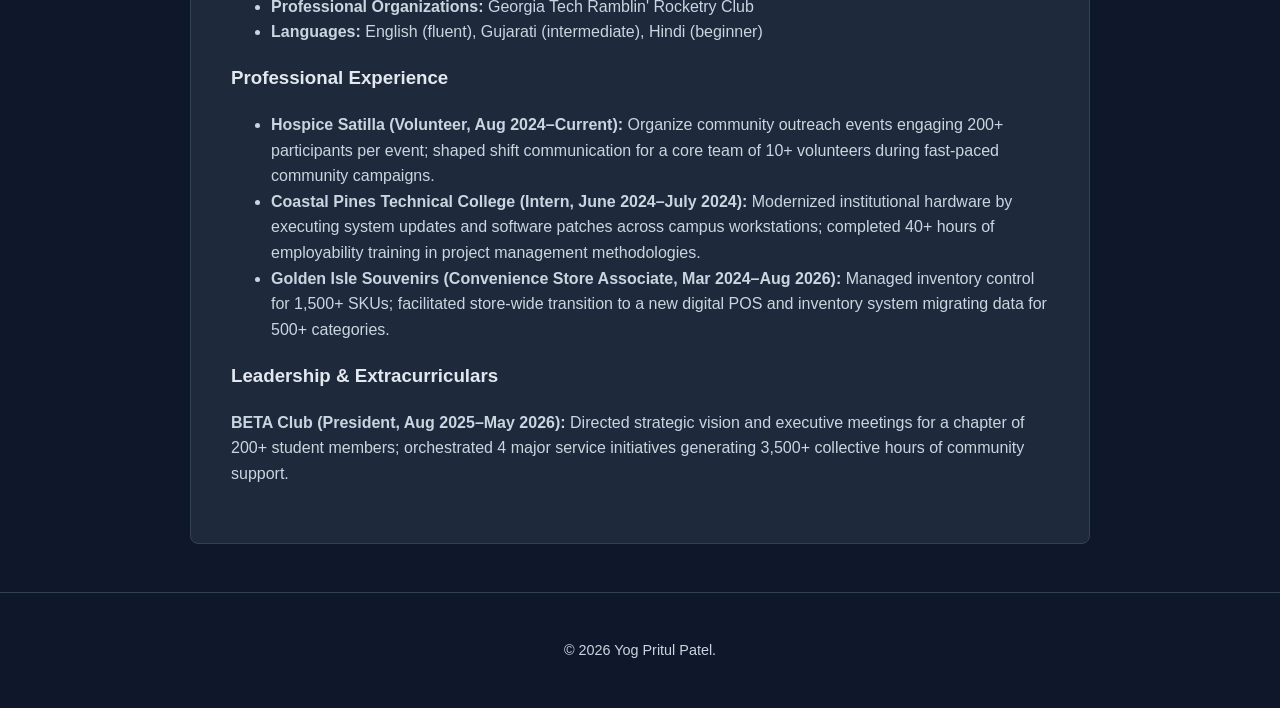
==== commit ed944aa4: "Change section title from 'Professional Elevator Pitch' to 'Pitch'" ====
--- a/index.html
+++ b/index.html
@@ -30,7 +30,7 @@
 
         <!-- Professional Elevator Pitch Section -->
         <section>
-            <h2>Professional Elevator Pitch</h2>
+            <h2>Pitch</h2>
             <p><em>"Hi, I'm Yog Patel, a first-year Electrical Engineering student at the Georgia Institute of Technology specializing in embedded systems and hardware integration. I combine rigorous academic coursework with hands-on prototyping—from programming microcontrollers and designing custom 3D-printed enclosures to routing circuit boards. I am actively seeking engineering internship opportunities for Summer 2027 where I can apply my analytical problem-solving and technical skill set to build robust, real-world hardware solutions."</em></p>
         </section>
 
